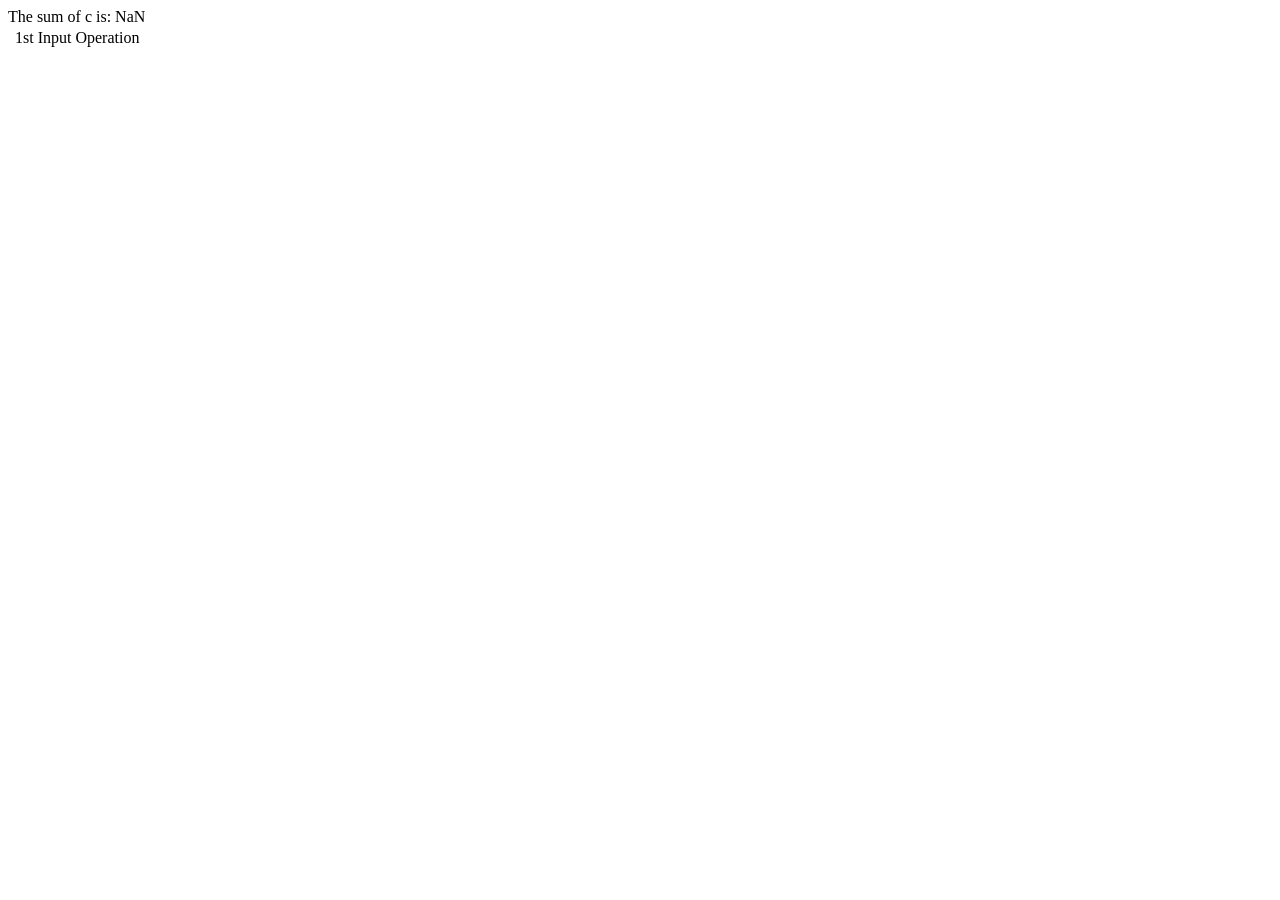
==== LocalmondayCopy/index.html @ d63933ea "Updated Index and CSS  File" ====
<html>
    <head>
        <title> 1st page for push</title>
        <link rel="'stylesheet" href="style.css">
    </head>
    <body>
        <ul>
            
        </ul>
        <script>
            let a= parseInt(prompt("Enter value of a:"));
            let b= parseInt(prompt("Enter value of b:"));
            let c= a+b;
            document.write("The sum of c is: " + c);
            document.getElementById("first").textContent = a;
            document.getElementById("second").textContent = b;
            document.getElementById("output").textContent = "Sum:" +(a+b);

        </script>
    </body>
</html>
<body>
    <table>
        <td> </td>
        <td> 1st Input</td>
        <td>Operation</td>
    </table>
</body>
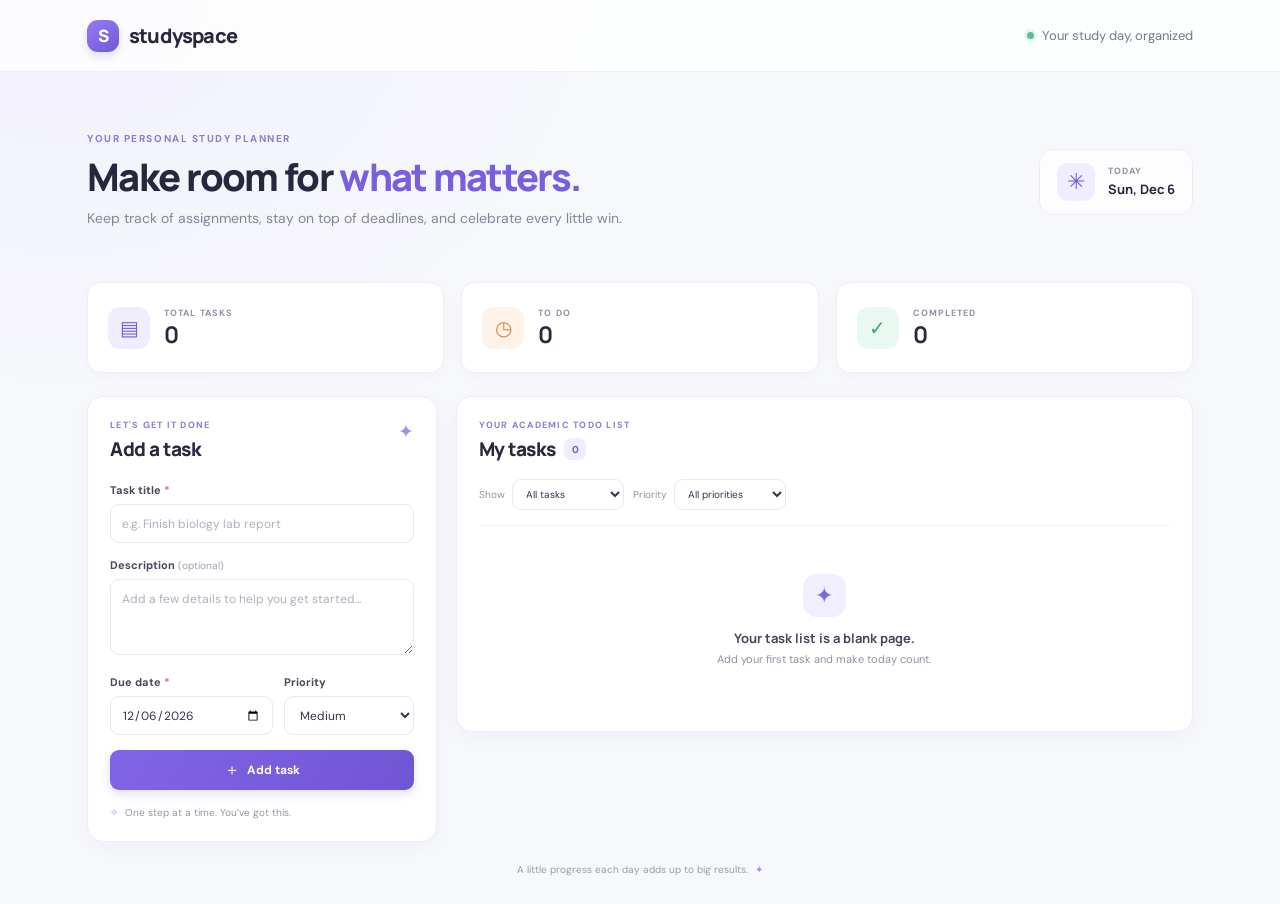
==== commit 310a85a3: "Updated Index and CSS  File" ====
--- a/LocalmondayCopy/index.html
+++ b/LocalmondayCopy/index.html
@@ -1,29 +1,292 @@
-
-<html>
+<!doctype html>
+<html lang="en">
     <head>
-        <title> 1st page for push</title>
-        <link rel="'stylesheet" href="style.css">
+        <meta charset="utf-8">
+        <meta name="viewport" content="width=device-width, initial-scale=1">
+        <meta name="theme-color" content="#f7f8fc">
+        <title>Studyspace — Student Task Manager</title>
+        <link rel="stylesheet" href="style.CSS">
     </head>
     <body>
-        <ul>
-            
-        </ul>
+        <header class="topbar">
+            <a class="brand" href="#" aria-label="Studyspace home">
+                <span class="brand-mark" aria-hidden="true">S</span>
+                <span>studyspace</span>
+            </a>
+            <span class="topbar-note"><span class="status-dot"></span> Your study day, organized</span>
+        </header>
+
+        <main class="page-shell">
+            <section class="welcome">
+                <div>
+                    <p class="eyebrow">YOUR PERSONAL STUDY PLANNER</p>
+                    <h1>Make room for <span>what matters.</span></h1>
+                    <p class="welcome-copy">Keep track of assignments, stay on top of deadlines, and celebrate every little win.</p>
+                </div>
+                <div class="date-card" aria-label="Today's date">
+                    <span class="date-icon" aria-hidden="true">✳</span>
+                    <div><span class="date-label">TODAY</span><strong id="today-date"></strong></div>
+                </div>
+            </section>
+
+            <section class="stats" aria-label="Task overview">
+                <article class="stat-card">
+                    <span class="stat-icon lavender" aria-hidden="true">▤</span>
+                    <div><span class="stat-label">TOTAL TASKS</span><strong id="total-count">0</strong></div>
+                </article>
+                <article class="stat-card">
+                    <span class="stat-icon peach" aria-hidden="true">◷</span>
+                    <div><span class="stat-label">TO DO</span><strong id="todo-count">0</strong></div>
+                </article>
+                <article class="stat-card">
+                    <span class="stat-icon mint" aria-hidden="true">✓</span>
+                    <div><span class="stat-label">COMPLETED</span><strong id="completed-count">0</strong></div>
+                </article>
+            </section>
+
+            <div class="workspace">
+                <section class="panel form-panel" aria-labelledby="form-heading">
+                    <div class="panel-heading">
+                        <div>
+                            <p class="eyebrow">LET'S GET IT DONE</p>
+                            <h2 id="form-heading">Add a task</h2>
+                        </div>
+                        <span class="heading-sparkle" aria-hidden="true">✦</span>
+                    </div>
+                    <form id="task-form">
+                        <label for="task-title">Task title <span class="required">*</span></label>
+                        <input id="task-title" name="title" type="text" maxlength="100" placeholder="e.g. Finish biology lab report" required>
+
+                        <label for="task-description">Description <span class="optional">(optional)</span></label>
+                        <textarea id="task-description" name="description" rows="3" maxlength="500" placeholder="Add a few details to help you get started..."></textarea>
+
+                        <div class="form-row">
+                            <div>
+                                <label for="task-due-date">Due date <span class="required">*</span></label>
+                                <input id="task-due-date" name="dueDate" type="date" required>
+                            </div>
+                            <div>
+                                <label for="task-priority">Priority</label>
+                                <select id="task-priority" name="priority">
+                                    <option value="low">Low</option>
+                                    <option value="medium" selected>Medium</option>
+                                    <option value="high">High</option>
+                                </select>
+                            </div>
+                        </div>
+
+                        <div class="form-actions">
+                            <button class="button button-primary" id="save-button" type="submit"><span aria-hidden="true">＋</span> Add task</button>
+                            <button class="button button-quiet" id="cancel-edit" type="button" hidden>Cancel</button>
+                        </div>
+                    </form>
+                    <p class="form-note"><span aria-hidden="true">✧</span> One step at a time. You’ve got this.</p>
+                </section>
+
+                <section class="panel tasks-panel" aria-labelledby="tasks-heading">
+                    <div class="tasks-heading">
+                        <div>
+                            <p class="eyebrow">YOUR ACADEMIC TODO LIST</p>
+                            <h2 id="tasks-heading">My tasks <span class="task-count" id="visible-count">0</span></h2>
+                        </div>
+                    </div>
+
+                    <div class="filters" aria-label="Filter tasks">
+                        <div class="filter-field">
+                            <label for="status-filter">Show</label>
+                            <select id="status-filter">
+                                <option value="all">All tasks</option>
+                                <option value="active">To do</option>
+                                <option value="completed">Completed</option>
+                            </select>
+                        </div>
+                        <div class="filter-field">
+                            <label for="priority-filter">Priority</label>
+                            <select id="priority-filter">
+                                <option value="all">All priorities</option>
+                                <option value="high">High</option>
+                                <option value="medium">Medium</option>
+                                <option value="low">Low</option>
+                            </select>
+                        </div>
+                    </div>
+
+                    <p class="sr-only" id="task-announcement" aria-live="polite"></p>
+                    <div class="task-list" id="task-list"></div>
+                </section>
+            </div>
+            <footer class="page-footer">A little progress each day adds up to big results. <span aria-hidden="true">✦</span></footer>
+        </main>
+
         <script>
-            let a= parseInt(prompt("Enter value of a:"));
-            let b= parseInt(prompt("Enter value of b:"));
-            let c= a+b;
-            document.write("The sum of c is: " + c);
-            document.getElementById("first").textContent = a;
-            document.getElementById("second").textContent = b;
-            document.getElementById("output").textContent = "Sum:" +(a+b);
-
+            const STORAGE_KEY = "studyspace-tasks";
+            const taskForm = document.getElementById("task-form");
+            const taskList = document.getElementById("task-list");
+            const titleInput = document.getElementById("task-title");
+            const descriptionInput = document.getElementById("task-description");
+            const dueDateInput = document.getElementById("task-due-date");
+            const priorityInput = document.getElementById("task-priority");
+            const saveButton = document.getElementById("save-button");
+            const cancelEditButton = document.getElementById("cancel-edit");
+            const statusFilter = document.getElementById("status-filter");
+            const priorityFilter = document.getElementById("priority-filter");
+            const announcement = document.getElementById("task-announcement");
+            let tasks = JSON.parse(localStorage.getItem(STORAGE_KEY) || "[]");
+            let editingId = null;
+
+            document.getElementById("today-date").textContent = new Intl.DateTimeFormat("en", {
+                weekday: "short",
+                month: "short",
+                day: "numeric"
+            }).format(new Date());
+            dueDateInput.value = getLocalDateString(new Date());
+
+            function getLocalDateString(date) {
+                const year = date.getFullYear();
+                const month = String(date.getMonth() + 1).padStart(2, "0");
+                const day = String(date.getDate()).padStart(2, "0");
+                return `${year}-${month}-${day}`;
+            }
+
+            function escapeHtml(value) {
+                return String(value).replace(/[&<>"']/g, character => ({
+                    "&": "&amp;",
+                    "<": "&lt;",
+                    ">": "&gt;",
+                    '"': "&quot;",
+                    "'": "&#39;"
+                })[character]);
+            }
+
+            function saveTasks() {
+                localStorage.setItem(STORAGE_KEY, JSON.stringify(tasks));
+            }
+
+            function formatDate(dateString) {
+                const [year, month, day] = dateString.split("-").map(Number);
+                return new Intl.DateTimeFormat("en", { month: "short", day: "numeric" })
+                    .format(new Date(year, month - 1, day));
+            }
+
+            function renderTasks() {
+                const completedCount = tasks.filter(task => task.completed).length;
+                document.getElementById("total-count").textContent = tasks.length;
+                document.getElementById("todo-count").textContent = tasks.length - completedCount;
+                document.getElementById("completed-count").textContent = completedCount;
+
+                const visibleTasks = tasks
+                    .filter(task => statusFilter.value === "all"
+                        || (statusFilter.value === "active" && !task.completed)
+                        || (statusFilter.value === "completed" && task.completed))
+                    .filter(task => priorityFilter.value === "all" || task.priority === priorityFilter.value)
+                    .sort((first, second) => first.dueDate.localeCompare(second.dueDate));
+
+                document.getElementById("visible-count").textContent = visibleTasks.length;
+                if (visibleTasks.length === 0) {
+                    const noTasks = tasks.length === 0
+                        ? { title: "Your task list is a blank page.", message: "Add your first task and make today count.", icon: "✦" }
+                        : { title: "No tasks match these filters.", message: "Try changing a filter to see more of your tasks.", icon: "⌕" };
+                    taskList.innerHTML = `<div class="empty-state"><span class="empty-icon" aria-hidden="true">${noTasks.icon}</span><h3>${noTasks.title}</h3><p>${noTasks.message}</p></div>`;
+                    return;
+                }
+
+                const today = getLocalDateString(new Date());
+                taskList.innerHTML = visibleTasks.map(task => {
+                    const overdue = !task.completed && task.dueDate < today;
+                    const description = task.description
+                        ? `<p class="task-description">${escapeHtml(task.description)}</p>`
+                        : "";
+                    return `
+                        <article class="task-card${task.completed ? " is-completed" : ""}" data-task-id="${escapeHtml(task.id)}">
+                            <button class="complete-button${task.completed ? " is-checked" : ""}" type="button" data-action="toggle" aria-label="${task.completed ? "Mark as to do" : "Mark as completed"}" aria-pressed="${task.completed}">${task.completed ? "✓" : ""}</button>
+                            <div class="task-content">
+                                <div class="task-title-row">
+                                    <h3>${escapeHtml(task.title)}</h3>
+                                    <span class="priority-badge priority-${escapeHtml(task.priority)}"><span aria-hidden="true">●</span> ${escapeHtml(task.priority)}</span>
+                                </div>
+                                ${description}
+                                <p class="task-due${overdue ? " is-overdue" : ""}"><span aria-hidden="true">${overdue ? "!" : "◷"}</span> ${overdue ? "Overdue · " : "Due "} ${formatDate(task.dueDate)}</p>
+                            </div>
+                            <div class="task-actions">
+                                <button class="icon-button" type="button" data-action="edit" aria-label="Edit ${escapeHtml(task.title)}" title="Edit task">✎</button>
+                                <button class="icon-button delete-button" type="button" data-action="delete" aria-label="Delete ${escapeHtml(task.title)}" title="Delete task">×</button>
+                            </div>
+                        </article>`;
+                }).join("");
+            }
+
+            function resetForm() {
+                taskForm.reset();
+                dueDateInput.value = getLocalDateString(new Date());
+                priorityInput.value = "medium";
+                editingId = null;
+                saveButton.innerHTML = '<span aria-hidden="true">＋</span> Add task';
+                cancelEditButton.hidden = true;
+                document.getElementById("form-heading").textContent = "Add a task";
+            }
+
+            taskForm.addEventListener("submit", event => {
+                event.preventDefault();
+                const taskData = {
+                    title: titleInput.value.trim(),
+                    description: descriptionInput.value.trim(),
+                    dueDate: dueDateInput.value,
+                    priority: priorityInput.value
+                };
+
+                if (!taskData.title || !taskData.dueDate) {
+                    taskForm.reportValidity();
+                    return;
+                }
+
+                if (editingId) {
+                    tasks = tasks.map(task => task.id === editingId ? { ...task, ...taskData } : task);
+                    announcement.textContent = "Task updated.";
+                } else {
+                    tasks.push({ id: crypto.randomUUID(), ...taskData, completed: false });
+                    announcement.textContent = "Task added.";
+                }
+                saveTasks();
+                resetForm();
+                renderTasks();
+            });
+
+            taskList.addEventListener("click", event => {
+                const button = event.target.closest("button[data-action]");
+                if (!button) return;
+                const card = button.closest("[data-task-id]");
+                const task = tasks.find(item => item.id === card.dataset.taskId);
+                if (!task) return;
+
+                if (button.dataset.action === "toggle") {
+                    task.completed = !task.completed;
+                    announcement.textContent = task.completed ? "Task marked as completed." : "Task marked as to do.";
+                } else if (button.dataset.action === "edit") {
+                    editingId = task.id;
+                    titleInput.value = task.title;
+                    descriptionInput.value = task.description;
+                    dueDateInput.value = task.dueDate;
+                    priorityInput.value = task.priority;
+                    saveButton.innerHTML = '<span aria-hidden="true">✓</span> Save changes';
+                    cancelEditButton.hidden = false;
+                    document.getElementById("form-heading").textContent = "Edit your task";
+                    titleInput.focus();
+                    document.querySelector(".form-panel").scrollIntoView({ behavior: "smooth", block: "start" });
+                    return;
+                } else if (button.dataset.action === "delete") {
+                    tasks = tasks.filter(item => item.id !== task.id);
+                    if (editingId === task.id) resetForm();
+                    announcement.textContent = "Task deleted.";
+                }
+
+                saveTasks();
+                renderTasks();
+            });
+
+            cancelEditButton.addEventListener("click", resetForm);
+            statusFilter.addEventListener("change", renderTasks);
+            priorityFilter.addEventListener("change", renderTasks);
+            renderTasks();
         </script>
     </body>
 </html>
-<body>
-    <table>
-        <td> </td>
-        <td> 1st Input</td>
-        <td>Operation</td>
-    </table>
-</body>
--- a/LocalmondayCopy/style.CSS
+++ b/LocalmondayCopy/style.CSS
@@ -0,0 +1,784 @@
+@import url("https://fonts.googleapis.com/css2?family=DM+Sans:wght@400;500;600;700&family=Manrope:wght@400;500;600;700;800&display=swap");
+
+:root {
+    color-scheme: light;
+    font-family: "DM Sans", sans-serif;
+    color: #24243a;
+    background: #f7f8fc;
+    font-synthesis: none;
+    text-rendering: optimizeLegibility;
+    --muted: #85869a;
+    --purple: #7558df;
+    --border: #eeedf4;
+}
+
+* {
+    box-sizing: border-box;
+}
+
+body {
+    min-width: 320px;
+    min-height: 100vh;
+    margin: 0;
+    background:
+        radial-gradient(ellipse at 5% 0%, rgba(224, 217, 255, 0.24), transparent 34rem),
+        #f7f8fc;
+}
+
+button,
+input,
+textarea,
+select {
+    font: inherit;
+}
+
+button,
+select {
+    cursor: pointer;
+}
+
+.topbar {
+    height: 72px;
+    display: flex;
+    align-items: center;
+    justify-content: space-between;
+    padding: 0 max(6.8%, calc((100vw - 1220px) / 2));
+    background: rgba(255, 255, 255, 0.82);
+    border-bottom: 1px solid #efeff5;
+}
+
+.brand {
+    display: inline-flex;
+    align-items: center;
+    gap: 10px;
+    color: #282740;
+    font: 800 20px "Manrope", sans-serif;
+    letter-spacing: -0.8px;
+    text-decoration: none;
+}
+
+.brand-mark {
+    width: 32px;
+    height: 32px;
+    display: grid;
+    place-items: center;
+    border-radius: 11px;
+    color: #fff;
+    background: linear-gradient(145deg, #987cf4, #7055d9);
+    font-size: 17px;
+    box-shadow: 0 4px 10px rgba(117, 88, 223, 0.2);
+}
+
+.topbar-note {
+    display: flex;
+    align-items: center;
+    gap: 8px;
+    color: #77788e;
+    font-size: 13px;
+}
+
+.status-dot {
+    width: 7px;
+    height: 7px;
+    border-radius: 50%;
+    background: #59be94;
+    box-shadow: 0 0 0 3px #e6f6ef;
+}
+
+.page-shell {
+    width: min(1220px, 86.4%);
+    margin: 0 auto;
+}
+
+.welcome {
+    min-height: 210px;
+    display: flex;
+    align-items: center;
+    justify-content: space-between;
+    gap: 28px;
+    padding: 35px 0 26px;
+}
+
+.eyebrow {
+    margin: 0 0 9px;
+    color: #8d7bd1;
+    font-size: 10px;
+    font-weight: 700;
+    letter-spacing: 1.55px;
+}
+
+h1,
+h2,
+h3,
+p {
+    margin-top: 0;
+}
+
+h1,
+h2 {
+    font-family: "Manrope", sans-serif;
+}
+
+h1 {
+    margin-bottom: 8px;
+    color: #28273e;
+    font-size: clamp(27px, 3.2vw, 38px);
+    font-weight: 800;
+    letter-spacing: -1.7px;
+    line-height: 1.2;
+}
+
+h1 span {
+    color: #795fe0;
+}
+
+.welcome-copy {
+    max-width: 545px;
+    margin-bottom: 0;
+    color: #85869a;
+    font-size: 14px;
+    line-height: 1.7;
+}
+
+.date-card {
+    display: flex;
+    align-items: center;
+    gap: 13px;
+    padding: 13px 17px;
+    border: 1px solid #eeeaf9;
+    border-radius: 14px;
+    background: rgba(255, 255, 255, 0.72);
+}
+
+.date-icon {
+    display: grid;
+    width: 38px;
+    height: 38px;
+    place-items: center;
+    border-radius: 11px;
+    color: #765bdb;
+    background: #f0edff;
+    font-size: 22px;
+}
+
+.date-card div {
+    display: grid;
+    gap: 3px;
+}
+
+.date-label,
+.stat-label {
+    color: #9191a3;
+    font-size: 9px;
+    font-weight: 700;
+    letter-spacing: 1.1px;
+}
+
+.date-card strong {
+    font: 700 13px "Manrope", sans-serif;
+}
+
+.stats {
+    display: grid;
+    grid-template-columns: repeat(3, 1fr);
+    gap: 17px;
+    margin-bottom: 23px;
+}
+
+.stat-card {
+    min-height: 91px;
+    display: flex;
+    align-items: center;
+    gap: 14px;
+    padding: 17px 20px;
+    border: 1px solid #efedf5;
+    border-radius: 14px;
+    background: #fff;
+    box-shadow: 0 4px 14px rgba(40, 39, 62, 0.025);
+}
+
+.stat-icon {
+    width: 42px;
+    height: 42px;
+    display: grid;
+    flex: 0 0 auto;
+    place-items: center;
+    border-radius: 12px;
+    font-size: 20px;
+}
+
+.lavender {
+    color: #785ed9;
+    background: #f0edff;
+}
+
+.peach {
+    color: #d88751;
+    background: #fff2e8;
+}
+
+.mint {
+    color: #35a77d;
+    background: #e9f8f0;
+}
+
+.stat-card div {
+    display: grid;
+    gap: 3px;
+}
+
+.stat-card strong {
+    color: #29283d;
+    font: 700 23px "Manrope", sans-serif;
+    line-height: 1.1;
+}
+
+.workspace {
+    display: grid;
+    grid-template-columns: minmax(285px, 0.83fr) minmax(0, 1.75fr);
+    align-items: start;
+    gap: 19px;
+}
+
+.panel {
+    border: 1px solid #eeedf4;
+    border-radius: 16px;
+    background: #fff;
+    box-shadow: 0 5px 20px rgba(40, 39, 62, 0.035);
+}
+
+.form-panel {
+    padding: 22px;
+}
+
+.panel-heading {
+    display: flex;
+    justify-content: space-between;
+    align-items: flex-start;
+    margin-bottom: 21px;
+}
+
+.panel-heading .eyebrow,
+.tasks-heading .eyebrow {
+    margin-bottom: 5px;
+    font-size: 9px;
+    letter-spacing: 1.25px;
+}
+
+h2 {
+    margin-bottom: 0;
+    color: #29283d;
+    font-size: 19px;
+    font-weight: 800;
+    letter-spacing: -0.45px;
+}
+
+.heading-sparkle {
+    color: #a28eea;
+    font-size: 19px;
+}
+
+#task-form > label,
+.form-row label {
+    display: block;
+    margin: 0 0 7px;
+    color: #48475c;
+    font-size: 11px;
+    font-weight: 700;
+}
+
+.required {
+    color: #d5747c;
+}
+
+.optional {
+    color: #a0a0b0;
+    font-size: 10px;
+    font-weight: 400;
+}
+
+#task-form input,
+#task-form textarea,
+#task-form select,
+.filter-field select {
+    width: 100%;
+    border: 1px solid #e9e8f0;
+    border-radius: 9px;
+    outline: none;
+    color: #353449;
+    background: #fff;
+    font-size: 12px;
+    transition: border-color 0.15s, box-shadow 0.15s;
+}
+
+#task-form input,
+#task-form select {
+    height: 39px;
+    padding: 0 11px;
+    margin-bottom: 15px;
+}
+
+#task-form textarea {
+    min-height: 76px;
+    resize: vertical;
+    padding: 10px 11px;
+    margin-bottom: 15px;
+    line-height: 1.5;
+}
+
+#task-form input:focus,
+#task-form textarea:focus,
+#task-form select:focus,
+.filter-field select:focus {
+    border-color: #ab99f0;
+    box-shadow: 0 0 0 3px rgba(117, 88, 223, 0.1);
+}
+
+#task-form input::placeholder,
+#task-form textarea::placeholder {
+    color: #b0afbd;
+}
+
+.form-row {
+    display: grid;
+    grid-template-columns: 1fr 0.8fr;
+    gap: 11px;
+}
+
+.form-actions {
+    display: flex;
+    gap: 8px;
+}
+
+.button {
+    min-height: 40px;
+    border: 0;
+    border-radius: 9px;
+    font-size: 12px;
+    font-weight: 700;
+    transition: transform 0.15s, background 0.15s, box-shadow 0.15s;
+}
+
+.button:hover {
+    transform: translateY(-1px);
+}
+
+.button-primary {
+    flex: 1;
+    color: #fff;
+    background: linear-gradient(120deg, #8065e7, #7055d5);
+    box-shadow: 0 4px 10px rgba(117, 88, 223, 0.2);
+}
+
+.button-primary:hover {
+    box-shadow: 0 6px 14px rgba(117, 88, 223, 0.28);
+}
+
+.button-primary span {
+    margin-right: 4px;
+    font-size: 16px;
+    vertical-align: -1px;
+}
+
+.button-quiet {
+    padding: 0 13px;
+    color: #6f6d80;
+    background: #f3f2f7;
+}
+
+.form-note {
+    margin: 16px 0 0;
+    color: #9695a6;
+    font-size: 10px;
+}
+
+.form-note span {
+    margin-right: 4px;
+    color: #a18eea;
+}
+
+.tasks-panel {
+    min-height: 336px;
+    padding: 22px;
+}
+
+.tasks-heading {
+    display: flex;
+    justify-content: space-between;
+    align-items: center;
+    margin-bottom: 17px;
+}
+
+.tasks-heading h2 {
+    display: flex;
+    align-items: center;
+    gap: 9px;
+}
+
+.task-count {
+    display: inline-grid;
+    min-width: 22px;
+    height: 22px;
+    padding: 0 5px;
+    place-items: center;
+    border-radius: 7px;
+    color: #745bd3;
+    background: #f0edff;
+    font: 700 10px "DM Sans", sans-serif;
+    letter-spacing: 0;
+}
+
+.filters {
+    display: flex;
+    gap: 9px;
+    padding-bottom: 15px;
+    border-bottom: 1px solid #f0eff5;
+}
+
+.filter-field {
+    display: flex;
+    align-items: center;
+    gap: 7px;
+}
+
+.filter-field label {
+    color: #9291a2;
+    font-size: 10px;
+}
+
+.filter-field select {
+    width: auto;
+    min-width: 112px;
+    height: 31px;
+    padding: 0 24px 0 9px;
+    font-size: 10px;
+}
+
+.task-list {
+    display: grid;
+    gap: 10px;
+    padding-top: 13px;
+}
+
+.task-card {
+    display: flex;
+    align-items: flex-start;
+    gap: 11px;
+    padding: 13px;
+    border: 1px solid #f0eff5;
+    border-radius: 12px;
+    background: #fff;
+    transition: border-color 0.15s, background 0.15s;
+}
+
+.task-card:hover {
+    border-color: #e1dcf8;
+    background: #fdfcff;
+}
+
+.complete-button {
+    width: 19px;
+    height: 19px;
+    display: grid;
+    flex: 0 0 auto;
+    place-items: center;
+    margin-top: 1px;
+    padding: 0;
+    border: 1.5px solid #d8d6e4;
+    border-radius: 6px;
+    color: #fff;
+    background: #fff;
+    font-size: 12px;
+}
+
+.complete-button:hover {
+    border-color: #8b73e4;
+}
+
+.complete-button.is-checked {
+    border-color: #7c63dc;
+    background: #7c63dc;
+}
+
+.task-content {
+    min-width: 0;
+    flex: 1;
+}
+
+.task-title-row {
+    display: flex;
+    flex-wrap: wrap;
+    align-items: center;
+    gap: 7px;
+}
+
+.task-title-row h3 {
+    margin: 0;
+    color: #353449;
+    font: 700 12px "Manrope", sans-serif;
+    overflow-wrap: anywhere;
+}
+
+.priority-badge {
+    display: inline-flex;
+    align-items: center;
+    gap: 4px;
+    padding: 3px 7px;
+    border-radius: 20px;
+    font-size: 9px;
+    font-weight: 600;
+    text-transform: capitalize;
+}
+
+.priority-badge span {
+    font-size: 7px;
+}
+
+.priority-high {
+    color: #ce6872;
+    background: #fff0f1;
+}
+
+.priority-medium {
+    color: #c3873b;
+    background: #fff6e8;
+}
+
+.priority-low {
+    color: #398e70;
+    background: #eaf7f1;
+}
+
+.task-description {
+    margin: 6px 0 7px;
+    color: #858496;
+    font-size: 11px;
+    line-height: 1.55;
+    overflow-wrap: anywhere;
+}
+
+.task-due {
+    margin: 7px 0 0;
+    color: #9291a2;
+    font-size: 10px;
+}
+
+.task-due span {
+    margin-right: 3px;
+}
+
+.task-due.is-overdue {
+    color: #cb6872;
+    font-weight: 600;
+}
+
+.is-completed .task-title-row h3 {
+    color: #a3a2af;
+    text-decoration: line-through;
+}
+
+.is-completed .task-description,
+.is-completed .task-due {
+    color: #aaa9b5;
+}
+
+.task-actions {
+    display: flex;
+    gap: 3px;
+    margin: -4px -5px 0 0;
+}
+
+.icon-button {
+    width: 27px;
+    height: 27px;
+    display: grid;
+    place-items: center;
+    padding: 0;
+    border: 0;
+    border-radius: 7px;
+    color: #9593a5;
+    background: transparent;
+    font-size: 15px;
+}
+
+.icon-button:hover {
+    color: #7055d5;
+    background: #f1effb;
+}
+
+.delete-button {
+    font-size: 20px;
+}
+
+.delete-button:hover {
+    color: #cf6872;
+    background: #fff0f1;
+}
+
+.empty-state {
+    display: grid;
+    justify-items: center;
+    padding: 35px 12px 24px;
+    text-align: center;
+}
+
+.empty-icon {
+    width: 43px;
+    height: 43px;
+    display: grid;
+    place-items: center;
+    margin-bottom: 12px;
+    border-radius: 14px;
+    color: #8068dc;
+    background: #f1eeff;
+    font-size: 22px;
+}
+
+.empty-state h3 {
+    margin-bottom: 5px;
+    color: #46455b;
+    font: 700 13px "Manrope", sans-serif;
+}
+
+.empty-state p {
+    margin-bottom: 0;
+    color: #9291a2;
+    font-size: 11px;
+}
+
+.page-footer {
+    padding: 21px 0 28px;
+    color: #9b9aaa;
+    font-size: 10px;
+    text-align: center;
+}
+
+.page-footer span {
+    margin-left: 4px;
+    color: #a18eea;
+}
+
+.sr-only {
+    position: absolute;
+    width: 1px;
+    height: 1px;
+    overflow: hidden;
+    clip: rect(0, 0, 0, 0);
+    white-space: nowrap;
+    clip-path: inset(50%);
+}
+
+[hidden] {
+    display: none !important;
+}
+
+@media (max-width: 760px) {
+    .page-shell {
+        width: min(92%, 620px);
+    }
+
+    .topbar {
+        height: 62px;
+        padding: 0 4%;
+    }
+
+    .welcome {
+        min-height: 0;
+        padding: 35px 0 22px;
+    }
+
+    .workspace {
+        grid-template-columns: 1fr;
+    }
+
+    .form-panel {
+        order: 0;
+    }
+
+    .tasks-panel {
+        order: 1;
+    }
+}
+
+@media (max-width: 520px) {
+    .topbar-note {
+        font-size: 11px;
+    }
+
+    .welcome {
+        align-items: flex-start;
+        flex-direction: column;
+        gap: 17px;
+        padding-top: 29px;
+    }
+
+    h1 {
+        max-width: 360px;
+        font-size: 30px;
+    }
+
+    .welcome-copy {
+        font-size: 12px;
+    }
+
+    .date-card {
+        padding: 9px 12px;
+    }
+
+    .date-icon {
+        width: 32px;
+        height: 32px;
+    }
+
+    .stats {
+        gap: 8px;
+        margin-bottom: 14px;
+    }
+
+    .stat-card {
+        min-height: 78px;
+        flex-direction: column;
+        align-items: flex-start;
+        gap: 7px;
+        padding: 11px;
+    }
+
+    .stat-icon {
+        width: 29px;
+        height: 29px;
+        border-radius: 9px;
+        font-size: 15px;
+    }
+
+    .stat-label {
+        font-size: 8px;
+    }
+
+    .stat-card strong {
+        font-size: 19px;
+    }
+
+    .form-panel,
+    .tasks-panel {
+        padding: 17px;
+    }
+
+    .filters {
+        align-items: flex-start;
+        flex-wrap: wrap;
+        gap: 8px 13px;
+    }
+
+    .filter-field select {
+        min-width: 105px;
+    }
+}
+
+@media (prefers-reduced-motion: reduce) {
+    *,
+    *::before,
+    *::after {
+        scroll-behavior: auto !important;
+        transition-duration: 0.01ms !important;
+    }
+}
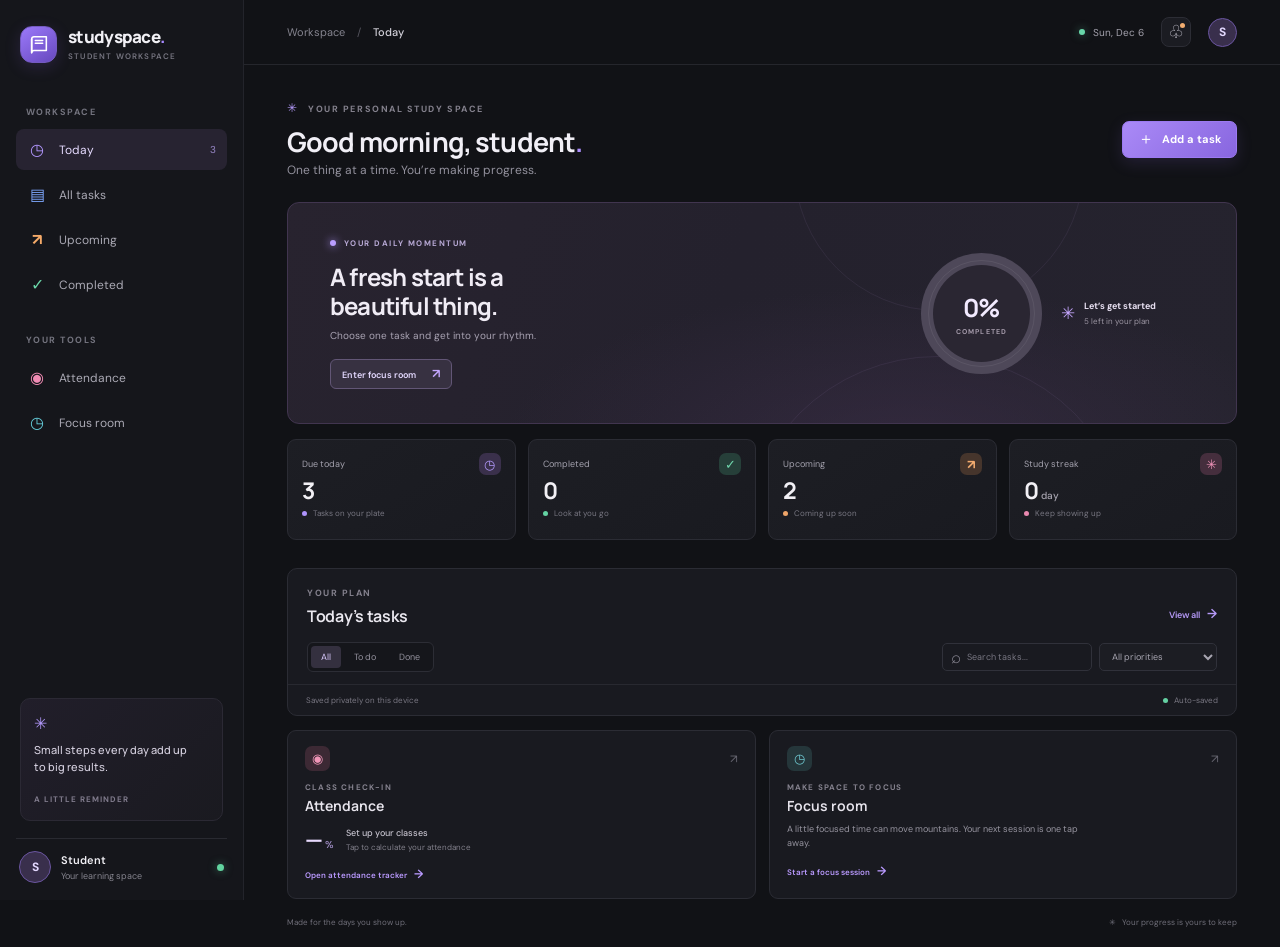
==== commit cf9bc413: "Updated Index and CSS  File" ====
--- a/LocalmondayCopy/index.html
+++ b/LocalmondayCopy/index.html
@@ -1,292 +1,194 @@
 <!doctype html>
 <html lang="en">
-    <head>
-        <meta charset="utf-8">
-        <meta name="viewport" content="width=device-width, initial-scale=1">
-        <meta name="theme-color" content="#f7f8fc">
-        <title>Studyspace — Student Task Manager</title>
-        <link rel="stylesheet" href="style.CSS">
-    </head>
-    <body>
-        <header class="topbar">
-            <a class="brand" href="#" aria-label="Studyspace home">
-                <span class="brand-mark" aria-hidden="true">S</span>
-                <span>studyspace</span>
-            </a>
-            <span class="topbar-note"><span class="status-dot"></span> Your study day, organized</span>
-        </header>
+<head>
+  <meta charset="utf-8">
+  <meta name="viewport" content="width=device-width, initial-scale=1">
+  <meta name="theme-color" content="#111216">
+  <meta name="description" content="A calm, focused workspace for student tasks, attendance, revision and study time.">
+  <title>Studyspace — your study day, in focus</title>
+  <link rel="preconnect" href="https://fonts.googleapis.com">
+  <link rel="preconnect" href="https://fonts.gstatic.com" crossorigin>
+  <link href="https://fonts.googleapis.com/css2?family=DM+Sans:wght@400;500;600;700&family=Manrope:wght@400;500;600;700;800&display=swap" rel="stylesheet">
+  <link rel="stylesheet" href="style.CSS">
+</head>
+<body>
+  <div class="app-shell">
+    <aside class="sidebar" id="sidebar">
+      <a class="brand" href="#home" aria-label="Studyspace home">
+        <span class="brand-mark"><svg viewBox="0 0 24 24" aria-hidden="true"><path d="M4 5.5A2.5 2.5 0 0 1 6.5 3H20v15H6.5A2.5 2.5 0 0 0 4 20.5z"/><path d="M4 5.5v15M8 7h8M8 10h8"/></svg></span>
+        <span class="brand-name">studyspace<span>.</span><small>STUDENT WORKSPACE</small></span>
+      </a>
 
-        <main class="page-shell">
-            <section class="welcome">
-                <div>
-                    <p class="eyebrow">YOUR PERSONAL STUDY PLANNER</p>
-                    <h1>Make room for <span>what matters.</span></h1>
-                    <p class="welcome-copy">Keep track of assignments, stay on top of deadlines, and celebrate every little win.</p>
-                </div>
-                <div class="date-card" aria-label="Today's date">
-                    <span class="date-icon" aria-hidden="true">✳</span>
-                    <div><span class="date-label">TODAY</span><strong id="today-date"></strong></div>
-                </div>
+      <div class="nav-label">WORKSPACE</div>
+      <nav class="side-nav" aria-label="Main navigation">
+        <button class="nav-item active" data-view="today"><span class="nav-icon violet">◷</span>Today<span class="nav-count" id="navTodayCount">0</span></button>
+        <button class="nav-item" data-view="all"><span class="nav-icon blue">▤</span>All tasks</button>
+        <button class="nav-item" data-view="upcoming"><span class="nav-icon orange">↗</span>Upcoming</button>
+        <button class="nav-item" data-view="completed"><span class="nav-icon green">✓</span>Completed</button>
+      </nav>
+
+      <div class="nav-label tools-label">YOUR TOOLS</div>
+      <nav class="side-nav" aria-label="Study tools">
+        <button class="nav-item" data-view="attendance"><span class="nav-icon pink">◉</span>Attendance</button>
+        <button class="nav-item" data-view="focus"><span class="nav-icon cyan">◷</span>Focus room</button>
+      </nav>
+
+      <div class="sidebar-spacer"></div>
+      <div class="sidebar-quote">
+        <span class="quote-stars">✳</span>
+        <p>Small steps every day add up to big results.</p>
+        <span class="quote-caption">A LITTLE REMINDER</span>
+      </div>
+      <div class="profile">
+        <div class="avatar">S</div>
+        <div class="profile-text"><strong>Student</strong><span>Your learning space</span></div>
+        <span class="profile-dot" title="Saved on this device"></span>
+      </div>
+    </aside>
+
+    <main class="main-area">
+      <header class="topbar">
+        <button class="mobile-menu" id="mobileMenu" aria-label="Toggle navigation" aria-expanded="false">☰</button>
+        <div class="breadcrumb">Workspace <span>/</span> <strong id="breadcrumbPage">Today</strong></div>
+        <div class="topbar-actions">
+          <div class="live-date"><span class="live-dot"></span><span id="topDate">Today</span></div>
+          <button class="icon-button notification-button" id="notificationButton" aria-label="Enable study reminders" title="Enable study reminders">♧<i></i></button>
+          <button class="top-avatar" aria-label="Student profile">S</button>
+        </div>
+      </header>
+
+      <div class="content">
+        <section class="view-section" id="tasksView">
+          <div class="welcome-row">
+            <div>
+              <div class="eyebrow"><span class="sparkle">✳</span> YOUR PERSONAL STUDY SPACE</div>
+              <h1 id="greeting">Good day, student<span class="heading-period">.</span></h1>
+              <p class="welcome-copy">One thing at a time. You’re making progress.</p>
+            </div>
+            <button class="primary-button" id="addTaskButton"><span class="plus">＋</span> Add a task</button>
+          </div>
+
+          <section class="hero-card" aria-label="Daily progress">
+            <div class="hero-copy">
+              <div class="hero-label"><span class="hero-label-dot"></span> YOUR DAILY MOMENTUM</div>
+              <h2 id="heroHeadline">A fresh start is a<br>beautiful thing.</h2>
+              <p id="heroDescription">Choose one task and get into your rhythm.</p>
+              <button class="hero-button" id="heroFocusButton">Enter focus room <span>↗</span></button>
+            </div>
+            <div class="hero-progress">
+              <div class="progress-orbit" id="progressOrbit">
+                <div class="orbit-inner"><span class="orbit-value" id="progressPercent">0%</span><span class="orbit-caption">COMPLETED</span></div>
+              </div>
+              <div class="progress-note"><span class="progress-sparkle">✳</span><span><strong id="progressSummary">Let’s get started</strong><small id="progressSubtext">Your goals are waiting</small></span></div>
+            </div>
+            <div class="hero-decoration decor-one"></div><div class="hero-decoration decor-two"></div>
+          </section>
+
+          <section class="stats-grid" aria-label="Study statistics">
+            <article class="stat-card"><div class="stat-top"><span>Due today</span><span class="stat-icon stat-violet">◷</span></div><div class="stat-number" id="statToday">0</div><div class="stat-foot"><span class="stat-dot dot-violet"></span>Tasks on your plate</div></article>
+            <article class="stat-card"><div class="stat-top"><span>Completed</span><span class="stat-icon stat-green">✓</span></div><div class="stat-number" id="statCompleted">0</div><div class="stat-foot"><span class="stat-dot dot-green"></span>Look at you go</div></article>
+            <article class="stat-card"><div class="stat-top"><span>Upcoming</span><span class="stat-icon stat-orange">↗</span></div><div class="stat-number" id="statUpcoming">0</div><div class="stat-foot"><span class="stat-dot dot-orange"></span>Coming up soon</div></article>
+            <article class="stat-card"><div class="stat-top"><span>Study streak</span><span class="stat-icon stat-pink">✳</span></div><div class="stat-number"><span id="statStreak">1</span><small class="streak-unit"> day</small></div><div class="stat-foot"><span class="stat-dot dot-pink"></span>Keep showing up</div></article>
+          </section>
+
+          <section class="task-panel">
+            <div class="panel-heading">
+              <div><div class="section-kicker">YOUR PLAN</div><h2 id="taskListHeading">Today’s tasks <span class="heading-count" id="taskHeadingCount">0</span></h2></div>
+              <button class="text-button" id="viewAllButton">View all <span>→</span></button>
+            </div>
+            <div class="task-controls">
+              <div class="filter-tabs" role="group" aria-label="Filter tasks">
+                <button class="filter-tab selected" data-filter="all">All</button>
+                <button class="filter-tab" data-filter="active">To do</button>
+                <button class="filter-tab" data-filter="completed">Done</button>
+              </div>
+              <div class="task-control-right">
+                <label class="search-box"><span>⌕</span><input id="taskSearch" type="search" placeholder="Search tasks..." aria-label="Search tasks"></label>
+                <select class="priority-select" id="priorityFilter" aria-label="Filter by priority"><option value="all">All priorities</option><option value="high">High priority</option><option value="medium">Medium priority</option><option value="low">Low priority</option></select>
+              </div>
+            </div>
+            <div class="task-list" id="taskList" aria-live="polite"></div>
+            <div class="empty-state" id="emptyState" hidden><span class="empty-icon">✳</span><strong id="emptyTitle">Nothing on your list</strong><p id="emptyMessage">A clear list, a clear mind. Add your next task when you’re ready.</p><button class="text-button" id="emptyAddButton">Create a task <span>＋</span></button></div>
+            <div class="task-footer"><span id="taskFooterText">Saved privately on this device</span><span class="save-indicator"><i></i> Auto-saved</span></div>
+          </section>
+
+          <section class="bottom-grid">
+            <article class="mini-card attendance-mini">
+              <div class="mini-card-heading"><span class="mini-icon mini-pink">◉</span><span class="mini-open" aria-hidden="true">↗</span></div>
+              <div class="mini-overline">CLASS CHECK-IN</div><h3>Attendance</h3>
+              <div class="attendance-mini-content"><div class="mini-attend-number" id="miniAttendancePercent">—<small>%</small></div><div class="mini-attend-copy"><strong id="miniAttendanceClasses">Set up your classes</strong><span>Tap to calculate your attendance</span></div></div>
+              <button class="mini-link" data-view="attendance">Open attendance tracker <span>→</span></button>
+            </article>
+            <article class="mini-card focus-mini">
+              <div class="mini-card-heading"><span class="mini-icon mini-cyan">◷</span><span class="mini-open" aria-hidden="true">↗</span></div>
+              <div class="mini-overline">MAKE SPACE TO FOCUS</div><h3>Focus room</h3>
+              <p class="focus-mini-copy">A little focused time can move mountains. Your next session is one tap away.</p>
+              <button class="mini-link" data-view="focus">Start a focus session <span>→</span></button>
+            </article>
+          </section>
+          <footer class="page-footer"><span>Made for the days you show up.</span><span>✳ &nbsp; Your progress is yours to keep</span></footer>
+        </section>
+
+        <section class="view-section secondary-view" id="attendanceView" hidden>
+          <div class="welcome-row secondary-welcome"><div><div class="eyebrow"><span class="sparkle">✳</span> KEEP YOURSELF ON TRACK</div><h1>Your attendance<span class="heading-period">.</span></h1><p class="welcome-copy">Know where you stand, and how many classes you need to attend.</p></div></div>
+          <div class="attendance-layout">
+            <section class="attendance-card">
+              <div class="section-kicker">ATTENDANCE CALCULATOR</div><h2>Class check-in</h2><p class="card-description">Add up classes held and attended to see your current percentage and plan ahead.</p>
+              <form id="attendanceForm" class="attendance-form">
+                <label>Subject name<input id="attendanceSubject" type="text" maxlength="50" placeholder="e.g. Big Data Analytics"></label>
+                <div class="attendance-input-row"><label>Classes held<input id="classesHeld" type="number" min="0" step="1" value="0" required></label><label>Classes attended<input id="classesAttended" type="number" min="0" step="1" value="0" required></label></div>
+                <label>Required attendance <span class="label-hint">Most colleges require 75%</span><div class="percentage-input"><input id="requiredPercent" type="number" min="1" max="100" step="1" value="75" required><span>%</span></div></label>
+                <button class="primary-button attendance-submit" type="submit">Calculate attendance <span>→</span></button>
+                <p class="form-error" id="attendanceError" role="alert" hidden></p>
+              </form>
             </section>
+            <section class="attendance-result" id="attendanceResult">
+              <div class="result-orbit" id="attendanceOrbit"><div><strong id="attendancePercent">—%</strong><span>ATTENDANCE</span></div></div>
+              <div class="result-subject" id="resultSubject">Your attendance snapshot</div>
+              <div class="result-status" id="attendanceStatus">Enter your class totals to get started.</div>
+              <div class="result-divider"></div>
+              <div class="result-metrics"><div><span>Classes attended</span><strong id="resultAttended">—</strong></div><div><span>Classes missed</span><strong id="resultMissed">—</strong></div></div>
+              <div class="result-advice" id="attendanceAdvice">We’ll show how many classes you need to attend to reach your target.</div>
+              <div class="result-disclaimer">A planning estimate only. Always confirm requirements with your institution.</div>
+            </section>
+          </div>
+          <div class="attendance-tip"><span class="tip-icon">✳</span><div><strong>Consistency beats cramming.</strong><p>Set a recurring task for each class and check it off when you attend. Your future self will thank you.</p></div><button class="text-button" id="attendanceAddTask">Add a class task <span>＋</span></button></div>
+          <footer class="page-footer"><span>Made for the days you show up.</span><span>✳ &nbsp; Your progress is yours to keep</span></footer>
+        </section>
 
-            <section class="stats" aria-label="Task overview">
-                <article class="stat-card">
-                    <span class="stat-icon lavender" aria-hidden="true">▤</span>
-                    <div><span class="stat-label">TOTAL TASKS</span><strong id="total-count">0</strong></div>
-                </article>
-                <article class="stat-card">
-                    <span class="stat-icon peach" aria-hidden="true">◷</span>
-                    <div><span class="stat-label">TO DO</span><strong id="todo-count">0</strong></div>
-                </article>
-                <article class="stat-card">
-                    <span class="stat-icon mint" aria-hidden="true">✓</span>
-                    <div><span class="stat-label">COMPLETED</span><strong id="completed-count">0</strong></div>
-                </article>
+        <section class="view-section secondary-view" id="focusView" hidden>
+          <div class="welcome-row secondary-welcome"><div><div class="eyebrow"><span class="sparkle">✳</span> ONE THING AT A TIME</div><h1>Welcome to your<br>focus room<span class="heading-period">.</span></h1><p class="welcome-copy">Give yourself a little space to do your best work.</p></div></div>
+          <div class="focus-layout">
+            <section class="focus-card">
+              <div class="focus-card-top"><span class="focus-live"><i></i> YOUR FOCUS SESSION</span><span class="focus-session-label" id="focusSessionLabel">POMODORO · 25 MIN</span></div>
+              <div class="timer-wrap"><svg class="timer-svg" viewBox="0 0 260 260" aria-hidden="true"><circle class="timer-track" cx="130" cy="130" r="118"></circle><circle class="timer-progress" id="timerProgress" cx="130" cy="130" r="118"></circle></svg><div class="timer-face"><span id="timerMode">FOCUS TIME</span><strong id="timerDisplay">25:00</strong><small id="timerHint">You’ve got this.</small></div></div>
+              <div class="timer-modes"><button class="mode-button selected" data-minutes="25" data-mode="focus">Focus · 25</button><button class="mode-button" data-minutes="5" data-mode="break">Short break · 5</button><button class="mode-button" data-minutes="15" data-mode="break">Long break · 15</button></div>
+              <div class="timer-actions"><button class="primary-button" id="timerStart">Start focusing <span>→</span></button><button class="reset-button" id="timerReset" aria-label="Reset timer" title="Reset timer">↺</button></div>
+              <p class="session-complete" id="sessionComplete" role="status" hidden>Session complete! Take a breath and celebrate your progress.</p>
             </section>
+            <aside class="focus-side">
+              <div class="focus-note-card"><div class="note-icon">✳</div><div class="section-kicker">A NOTE TO YOURSELF</div><h3>Make this time count.</h3><p>Pick one thing. Put distractions aside. You don’t need to do it all at once.</p></div>
+              <div class="focus-note-card focus-stats"><div class="section-kicker">YOUR DAY SO FAR</div><div class="focus-stat"><span>Tasks completed</span><strong id="focusCompleted">0</strong></div><div class="focus-stat"><span>Focus sessions</span><strong id="focusSessions">0</strong></div><button class="text-button" data-view="today">Back to today <span>→</span></button></div>
+            </aside>
+          </div>
+          <footer class="page-footer"><span>Made for the days you show up.</span><span>✳ &nbsp; Your progress is yours to keep</span></footer>
+        </section>
+      </div>
+    </main>
+  </div>
 
-            <div class="workspace">
-                <section class="panel form-panel" aria-labelledby="form-heading">
-                    <div class="panel-heading">
-                        <div>
-                            <p class="eyebrow">LET'S GET IT DONE</p>
-                            <h2 id="form-heading">Add a task</h2>
-                        </div>
-                        <span class="heading-sparkle" aria-hidden="true">✦</span>
-                    </div>
-                    <form id="task-form">
-                        <label for="task-title">Task title <span class="required">*</span></label>
-                        <input id="task-title" name="title" type="text" maxlength="100" placeholder="e.g. Finish biology lab report" required>
-
-                        <label for="task-description">Description <span class="optional">(optional)</span></label>
-                        <textarea id="task-description" name="description" rows="3" maxlength="500" placeholder="Add a few details to help you get started..."></textarea>
-
-                        <div class="form-row">
-                            <div>
-                                <label for="task-due-date">Due date <span class="required">*</span></label>
-                                <input id="task-due-date" name="dueDate" type="date" required>
-                            </div>
-                            <div>
-                                <label for="task-priority">Priority</label>
-                                <select id="task-priority" name="priority">
-                                    <option value="low">Low</option>
-                                    <option value="medium" selected>Medium</option>
-                                    <option value="high">High</option>
-                                </select>
-                            </div>
-                        </div>
-
-                        <div class="form-actions">
-                            <button class="button button-primary" id="save-button" type="submit"><span aria-hidden="true">＋</span> Add task</button>
-                            <button class="button button-quiet" id="cancel-edit" type="button" hidden>Cancel</button>
-                        </div>
-                    </form>
-                    <p class="form-note"><span aria-hidden="true">✧</span> One step at a time. You’ve got this.</p>
-                </section>
-
-                <section class="panel tasks-panel" aria-labelledby="tasks-heading">
-                    <div class="tasks-heading">
-                        <div>
-                            <p class="eyebrow">YOUR ACADEMIC TODO LIST</p>
-                            <h2 id="tasks-heading">My tasks <span class="task-count" id="visible-count">0</span></h2>
-                        </div>
-                    </div>
-
-                    <div class="filters" aria-label="Filter tasks">
-                        <div class="filter-field">
-                            <label for="status-filter">Show</label>
-                            <select id="status-filter">
-                                <option value="all">All tasks</option>
-                                <option value="active">To do</option>
-                                <option value="completed">Completed</option>
-                            </select>
-                        </div>
-                        <div class="filter-field">
-                            <label for="priority-filter">Priority</label>
-                            <select id="priority-filter">
-                                <option value="all">All priorities</option>
-                                <option value="high">High</option>
-                                <option value="medium">Medium</option>
-                                <option value="low">Low</option>
-                            </select>
-                        </div>
-                    </div>
-
-                    <p class="sr-only" id="task-announcement" aria-live="polite"></p>
-                    <div class="task-list" id="task-list"></div>
-                </section>
-            </div>
-            <footer class="page-footer">A little progress each day adds up to big results. <span aria-hidden="true">✦</span></footer>
-        </main>
-
-        <script>
-            const STORAGE_KEY = "studyspace-tasks";
-            const taskForm = document.getElementById("task-form");
-            const taskList = document.getElementById("task-list");
-            const titleInput = document.getElementById("task-title");
-            const descriptionInput = document.getElementById("task-description");
-            const dueDateInput = document.getElementById("task-due-date");
-            const priorityInput = document.getElementById("task-priority");
-            const saveButton = document.getElementById("save-button");
-            const cancelEditButton = document.getElementById("cancel-edit");
-            const statusFilter = document.getElementById("status-filter");
-            const priorityFilter = document.getElementById("priority-filter");
-            const announcement = document.getElementById("task-announcement");
-            let tasks = JSON.parse(localStorage.getItem(STORAGE_KEY) || "[]");
-            let editingId = null;
-
-            document.getElementById("today-date").textContent = new Intl.DateTimeFormat("en", {
-                weekday: "short",
-                month: "short",
-                day: "numeric"
-            }).format(new Date());
-            dueDateInput.value = getLocalDateString(new Date());
-
-            function getLocalDateString(date) {
-                const year = date.getFullYear();
-                const month = String(date.getMonth() + 1).padStart(2, "0");
-                const day = String(date.getDate()).padStart(2, "0");
-                return `${year}-${month}-${day}`;
-            }
-
-            function escapeHtml(value) {
-                return String(value).replace(/[&<>"']/g, character => ({
-                    "&": "&amp;",
-                    "<": "&lt;",
-                    ">": "&gt;",
-                    '"': "&quot;",
-                    "'": "&#39;"
-                })[character]);
-            }
-
-            function saveTasks() {
-                localStorage.setItem(STORAGE_KEY, JSON.stringify(tasks));
-            }
-
-            function formatDate(dateString) {
-                const [year, month, day] = dateString.split("-").map(Number);
-                return new Intl.DateTimeFormat("en", { month: "short", day: "numeric" })
-                    .format(new Date(year, month - 1, day));
-            }
-
-            function renderTasks() {
-                const completedCount = tasks.filter(task => task.completed).length;
-                document.getElementById("total-count").textContent = tasks.length;
-                document.getElementById("todo-count").textContent = tasks.length - completedCount;
-                document.getElementById("completed-count").textContent = completedCount;
-
-                const visibleTasks = tasks
-                    .filter(task => statusFilter.value === "all"
-                        || (statusFilter.value === "active" && !task.completed)
-                        || (statusFilter.value === "completed" && task.completed))
-                    .filter(task => priorityFilter.value === "all" || task.priority === priorityFilter.value)
-                    .sort((first, second) => first.dueDate.localeCompare(second.dueDate));
-
-                document.getElementById("visible-count").textContent = visibleTasks.length;
-                if (visibleTasks.length === 0) {
-                    const noTasks = tasks.length === 0
-                        ? { title: "Your task list is a blank page.", message: "Add your first task and make today count.", icon: "✦" }
-                        : { title: "No tasks match these filters.", message: "Try changing a filter to see more of your tasks.", icon: "⌕" };
-                    taskList.innerHTML = `<div class="empty-state"><span class="empty-icon" aria-hidden="true">${noTasks.icon}</span><h3>${noTasks.title}</h3><p>${noTasks.message}</p></div>`;
-                    return;
-                }
-
-                const today = getLocalDateString(new Date());
-                taskList.innerHTML = visibleTasks.map(task => {
-                    const overdue = !task.completed && task.dueDate < today;
-                    const description = task.description
-                        ? `<p class="task-description">${escapeHtml(task.description)}</p>`
-                        : "";
-                    return `
-                        <article class="task-card${task.completed ? " is-completed" : ""}" data-task-id="${escapeHtml(task.id)}">
-                            <button class="complete-button${task.completed ? " is-checked" : ""}" type="button" data-action="toggle" aria-label="${task.completed ? "Mark as to do" : "Mark as completed"}" aria-pressed="${task.completed}">${task.completed ? "✓" : ""}</button>
-                            <div class="task-content">
-                                <div class="task-title-row">
-                                    <h3>${escapeHtml(task.title)}</h3>
-                                    <span class="priority-badge priority-${escapeHtml(task.priority)}"><span aria-hidden="true">●</span> ${escapeHtml(task.priority)}</span>
-                                </div>
-                                ${description}
-                                <p class="task-due${overdue ? " is-overdue" : ""}"><span aria-hidden="true">${overdue ? "!" : "◷"}</span> ${overdue ? "Overdue · " : "Due "} ${formatDate(task.dueDate)}</p>
-                            </div>
-                            <div class="task-actions">
-                                <button class="icon-button" type="button" data-action="edit" aria-label="Edit ${escapeHtml(task.title)}" title="Edit task">✎</button>
-                                <button class="icon-button delete-button" type="button" data-action="delete" aria-label="Delete ${escapeHtml(task.title)}" title="Delete task">×</button>
-                            </div>
-                        </article>`;
-                }).join("");
-            }
-
-            function resetForm() {
-                taskForm.reset();
-                dueDateInput.value = getLocalDateString(new Date());
-                priorityInput.value = "medium";
-                editingId = null;
-                saveButton.innerHTML = '<span aria-hidden="true">＋</span> Add task';
-                cancelEditButton.hidden = true;
-                document.getElementById("form-heading").textContent = "Add a task";
-            }
-
-            taskForm.addEventListener("submit", event => {
-                event.preventDefault();
-                const taskData = {
-                    title: titleInput.value.trim(),
-                    description: descriptionInput.value.trim(),
-                    dueDate: dueDateInput.value,
-                    priority: priorityInput.value
-                };
-
-                if (!taskData.title || !taskData.dueDate) {
-                    taskForm.reportValidity();
-                    return;
-                }
-
-                if (editingId) {
-                    tasks = tasks.map(task => task.id === editingId ? { ...task, ...taskData } : task);
-                    announcement.textContent = "Task updated.";
-                } else {
-                    tasks.push({ id: crypto.randomUUID(), ...taskData, completed: false });
-                    announcement.textContent = "Task added.";
-                }
-                saveTasks();
-                resetForm();
-                renderTasks();
-            });
-
-            taskList.addEventListener("click", event => {
-                const button = event.target.closest("button[data-action]");
-                if (!button) return;
-                const card = button.closest("[data-task-id]");
-                const task = tasks.find(item => item.id === card.dataset.taskId);
-                if (!task) return;
-
-                if (button.dataset.action === "toggle") {
-                    task.completed = !task.completed;
-                    announcement.textContent = task.completed ? "Task marked as completed." : "Task marked as to do.";
-                } else if (button.dataset.action === "edit") {
-                    editingId = task.id;
-                    titleInput.value = task.title;
-                    descriptionInput.value = task.description;
-                    dueDateInput.value = task.dueDate;
-                    priorityInput.value = task.priority;
-                    saveButton.innerHTML = '<span aria-hidden="true">✓</span> Save changes';
-                    cancelEditButton.hidden = false;
-                    document.getElementById("form-heading").textContent = "Edit your task";
-                    titleInput.focus();
-                    document.querySelector(".form-panel").scrollIntoView({ behavior: "smooth", block: "start" });
-                    return;
-                } else if (button.dataset.action === "delete") {
-                    tasks = tasks.filter(item => item.id !== task.id);
-                    if (editingId === task.id) resetForm();
-                    announcement.textContent = "Task deleted.";
-                }
-
-                saveTasks();
-                renderTasks();
-            });
-
-            cancelEditButton.addEventListener("click", resetForm);
-            statusFilter.addEventListener("change", renderTasks);
-            priorityFilter.addEventListener("change", renderTasks);
-            renderTasks();
-        </script>
-    </body>
+  <dialog class="task-dialog" id="taskDialog" aria-labelledby="dialogTitle">
+    <form id="taskForm">
+      <div class="dialog-heading"><div><div class="section-kicker">MAKE A LITTLE PLAN</div><h2 id="dialogTitle">Add a task</h2></div><button class="dialog-close" id="closeDialog" type="button" aria-label="Close dialog">×</button></div>
+      <label class="dialog-field">Task title<input id="taskTitle" name="title" type="text" maxlength="100" placeholder="e.g. Revise data structures" required></label>
+      <label class="dialog-field">A few details <span class="optional-label">OPTIONAL</span><textarea id="taskDescription" name="description" maxlength="500" rows="3" placeholder="Add a note, chapter, or reminder..."></textarea></label>
+      <div class="dialog-two-col"><label class="dialog-field">Due date<input id="taskDueDate" name="dueDate" type="date" required></label><label class="dialog-field">Due time <span class="optional-label">OPTIONAL</span><input id="taskDueTime" name="dueTime" type="time"></label></div>
+      <div class="dialog-two-col"><label class="dialog-field">Subject / type<select id="taskCategory" name="category"><option>Big Data Analytics</option><option>HCL Classes</option><option>Notes Revision</option><option>Reading</option><option>Assignment</option><option>Other</option></select></label><label class="dialog-field">Priority<select id="taskPriority" name="priority"><option value="medium">Medium</option><option value="high">High</option><option value="low">Low</option></select></label></div>
+      <label class="reminder-toggle"><input id="taskReminder" type="checkbox"><span class="toggle-track"></span><span><strong>Remind me about this task</strong><small>Show a browser reminder at the due time while this page is open.</small></span></label>
+      <div class="dialog-actions"><button class="cancel-button" id="cancelDialog" type="button">Cancel</button><button class="primary-button" id="saveTaskButton" type="submit">Add task <span>→</span></button></div>
+    </form>
+  </dialog>
+  <div class="toast" id="toast" role="status" aria-live="polite"></div>
+  <script src="app.js"></script>
+</body>
 </html>
--- a/LocalmondayCopy/style.CSS
+++ b/LocalmondayCopy/style.CSS
@@ -1,784 +1,155 @@
-@import url("https://fonts.googleapis.com/css2?family=DM+Sans:wght@400;500;600;700&family=Manrope:wght@400;500;600;700;800&display=swap");
-
 :root {
-    color-scheme: light;
-    font-family: "DM Sans", sans-serif;
-    color: #24243a;
-    background: #f7f8fc;
-    font-synthesis: none;
-    text-rendering: optimizeLegibility;
-    --muted: #85869a;
-    --purple: #7558df;
-    --border: #eeedf4;
+  color-scheme: dark;
+  --bg: #111216;
+  --surface: #191a20;
+  --surface-raised: #1e1f26;
+  --surface-hover: #24252d;
+  --line: #292a32;
+  --text: #f1f0f5;
+  --muted: #898995;
+  --soft: #b7b6c1;
+  --violet: #a88aff;
+  --green: #65d6aa;
+  --orange: #f3ad70;
+  --pink: #f28cb7;
+  --cyan: #67cedb;
+  font-family: "DM Sans", sans-serif;
+  background: var(--bg);
+  color: var(--text);
+  font-synthesis: none;
+  text-rendering: optimizeLegibility;
 }
 
-* {
-    box-sizing: border-box;
-}
+* { box-sizing: border-box; }
+body { min-width: 320px; min-height: 100vh; margin: 0; background: var(--bg); }
+button, input, textarea, select { font: inherit; }
+button { color: inherit; }
+button:focus-visible, input:focus-visible, textarea:focus-visible, select:focus-visible, a:focus-visible { outline: 2px solid var(--violet); outline-offset: 3px; }
+button:disabled { cursor: not-allowed; opacity: .55; }
+[hidden] { display: none !important; }
 
-body {
-    min-width: 320px;
-    min-height: 100vh;
-    margin: 0;
-    background:
-        radial-gradient(ellipse at 5% 0%, rgba(224, 217, 255, 0.24), transparent 34rem),
-        #f7f8fc;
-}
+.app-shell { min-height: 100vh; }
+.sidebar { width: 244px; position: fixed; inset: 0 auto 0 0; display: flex; flex-direction: column; padding: 26px 16px 17px; background: #15161b; border-right: 1px solid #23242b; z-index: 5; }
+.brand { display: flex; align-items: center; gap: 11px; margin: 0 4px 43px; text-decoration: none; color: inherit; }
+.brand-mark { display: grid; place-items: center; width: 37px; height: 37px; border: 1px solid #745ac0; border-radius: 12px; background: linear-gradient(145deg,#9b79fa,#6749be); box-shadow: 0 4px 16px #8361d82e; }
+.brand-mark svg { width: 22px; fill: none; stroke: white; stroke-width: 1.7; stroke-linecap: round; stroke-linejoin: round; }
+.brand-name { font-family: Manrope,sans-serif; font-weight: 800; font-size: 17px; letter-spacing: -.7px; line-height: 1.05; }
+.brand-name > span { color: var(--violet); }
+.brand-name small { display: block; margin-top: 5px; color: #767580; font: 600 8px "DM Sans",sans-serif; letter-spacing: 1.2px; }
+.nav-label { margin: 0 10px 11px; color: #74747f; font-size: 9px; font-weight: 700; letter-spacing: 1.45px; }
+.tools-label { margin-top: 29px; }
+.side-nav { display: grid; gap: 4px; }
+.nav-item { display: flex; align-items: center; gap: 12px; width: 100%; min-height: 41px; padding: 0 11px; text-align: left; border: 0; border-radius: 8px; color: #aaa9b4; background: transparent; cursor: pointer; font-size: 12px; transition: background .18s,color .18s; }
+.nav-item:hover { background: #202127; color: #f0eff4; }
+.nav-item.active { background: #272331; color: #e6dbff; }
+.nav-icon { width: 20px; text-align: center; font-size: 16px; font-weight: 700; }
+.violet { color: #b397ff; }.blue { color: #7ea8ff; }.orange { color: #f5aa69; }.green { color: #6bd8aa; }.pink { color: #f18bb4; }.cyan { color: #65cedb; }
+.nav-count { margin-left: auto; color: #9a89ca; font-size: 10px; }
+.sidebar-spacer { flex: 1; }
+.sidebar-quote { margin: 0 4px 17px; padding: 14px 13px 13px; border: 1px solid #2b2934; border-radius: 10px; background: linear-gradient(135deg,#211e2a,#1a1a20); }
+.quote-stars { color: #b198fa; font-size: 16px; }
+.sidebar-quote p { max-width: 160px; margin: 7px 0 11px; color: #d6d1e0; font: 500 11px/1.55 Manrope,sans-serif; }
+.quote-caption { color: #817c8d; font-size: 8px; font-weight: 700; letter-spacing: 1px; }
+.profile { display: flex; align-items: center; gap: 10px; padding: 12px 3px 0; border-top: 1px solid #292a31; }
+.avatar,.top-avatar { display: grid; place-items: center; flex: 0 0 auto; width: 32px; height: 32px; border: 1px solid #6a55a0; border-radius: 50%; color: #e4d9ff; background: #392f4c; font-size: 12px; font-weight: 700; }
+.profile-text { display: grid; gap: 3px; }.profile-text strong { font-size: 11px; font-weight: 600; }.profile-text span { color: #85848e; font-size: 9px; }
+.profile-dot { width: 7px; height: 7px; margin-left: auto; border-radius: 50%; background: #61d49f; box-shadow: 0 0 9px #61d49f80; }
 
-button,
-input,
-textarea,
-select {
-    font: inherit;
-}
+.main-area { min-height: 100vh; margin-left: 244px; }
+.topbar { height: 65px; display: flex; align-items: center; justify-content: space-between; padding: 0 43px; border-bottom: 1px solid #25262c; }
+.breadcrumb { color: #85848f; font-size: 11px; }.breadcrumb span { padding: 0 9px; color: #55545e; }.breadcrumb strong { color: #d2d0d9; font-weight: 500; }
+.topbar-actions { display: flex; align-items: center; gap: 17px; }
+.live-date { display: flex; align-items: center; gap: 8px; color: #a4a2ad; font-size: 10px; }
+.live-dot { width: 6px; height: 6px; border-radius: 50%; background: #68d6a9; box-shadow: 0 0 9px #68d6a980; }
+.icon-button { position: relative; width: 30px; height: 30px; border: 1px solid #2c2d35; border-radius: 8px; background: #1b1c22; color: #c0bec9; font-size: 18px; cursor: pointer; }
+.notification-button i { position: absolute; top: 5px; right: 5px; width: 5px; height: 5px; border-radius: 50%; background: var(--orange); }
+.notification-button.enabled i { background: var(--green); }
+.top-avatar { width: 29px; height: 29px; background: #392f4c; cursor: default; }
+.mobile-menu { display: none; }
+.content { width: min(100%, 1170px); margin: 0 auto; padding: 35px 43px 18px; }
+.welcome-row { display: flex; align-items: center; justify-content: space-between; gap: 15px; margin-bottom: 24px; }
+.eyebrow,.section-kicker { color: #84818d; font-size: 9px; font-weight: 700; letter-spacing: 1.55px; }
+.sparkle { color: #b59afa; padding-right: 6px; font-size: 12px; }
+h1,h2,h3,p { margin-top: 0; }
+h1 { margin: 10px 0 4px; color: #f1eff6; font: 700 27px/1.2 Manrope,sans-serif; letter-spacing: -.85px; }
+.heading-period { color: #ad8fff; }
+.welcome-copy { margin: 0; color: #93919d; font-size: 12px; }
+.primary-button { min-height: 37px; display: inline-flex; align-items: center; justify-content: center; gap: 8px; padding: 0 15px; border: 1px solid #9c7af1; border-radius: 7px; background: linear-gradient(135deg,#aa8af7,#8866df); color: #fff; box-shadow: 0 5px 16px #8d6ce426; cursor: pointer; font-size: 11px; font-weight: 700; transition: filter .18s,transform .18s; }
+.primary-button:hover { filter: brightness(1.1); transform: translateY(-1px); }.plus { font-size: 16px; font-weight: 400; }
+.hero-card { position: relative; min-height: 222px; display: flex; justify-content: space-between; align-items: center; overflow: hidden; padding: 27px 42px; border: 1px solid #41354f; border-radius: 12px; background: radial-gradient(ellipse at 65% 110%,#3e2f4b8c 0%,transparent 46%),linear-gradient(110deg,#28232f 0%,#24212d 46%,#25232e 100%); }
+.hero-copy,.hero-progress { position: relative; z-index: 2; }
+.hero-label { display: flex; align-items: center; gap: 8px; color: #b8a9d5; font-size: 8px; font-weight: 700; letter-spacing: 1.45px; }
+.hero-label-dot { width: 6px; height: 6px; border-radius: 50%; background: #ba9eff; box-shadow: 0 0 9px #b296ff; }
+.hero-card h2 { margin: 14px 0 8px; color: #f0ecf5; font: 700 24px/1.22 Manrope,sans-serif; letter-spacing: -.8px; }
+.hero-card p { margin: 0 0 17px; color: #a9a3b3; font-size: 10px; }
+.hero-button { min-height: 30px; padding: 0 11px; border: 1px solid #625676; border-radius: 6px; background: #373141; color: #e4d9ff; cursor: pointer; font-size: 9px; font-weight: 600; }
+.hero-button span { padding-left: 14px; color: #c5a8ff; font-size: 13px; }
+.hero-progress { display: flex; align-items: center; gap: 19px; margin-right: 16px; }
+.progress-orbit,.result-orbit { width: 121px; height: 121px; display: grid; place-items: center; border-radius: 50%; background: conic-gradient(#b49aff 0deg,#765da7 0deg,#4e4859 0deg,#4e4859 360deg); position: relative; }
+.progress-orbit::before,.result-orbit::before { position: absolute; inset: 7px; border: 1px solid #ffffff12; border-radius: 50%; content: ""; }
+.orbit-inner { width: 97px; height: 97px; display: flex; flex-direction: column; align-items: center; justify-content: center; border-radius: 50%; background: #2a2632; }
+.orbit-value { color: #f2eaff; font: 700 25px Manrope,sans-serif; letter-spacing: -1px; }.orbit-caption { margin-top: 2px; color: #a49aaa; font-size: 7px; font-weight: 700; letter-spacing: 1.1px; }
+.progress-note { display: flex; align-items: center; gap: 9px; min-width: 117px; }.progress-sparkle { color: #c6a7ff; font-size: 17px; }.progress-note span:last-child { display: grid; gap: 4px; }.progress-note strong { color: #e8e0f2; font-size: 9px; }.progress-note small { color: #9b95a2; font-size: 8px; }
+.hero-decoration { position: absolute; border: 1px solid #b39bda16; border-radius: 50%; }.decor-one { width: 290px; height: 290px; right: 16%; top: -182px; }.decor-two { width: 390px; height: 390px; right: 11%; bottom: -323px; }
+.stats-grid { display: grid; grid-template-columns: repeat(4,minmax(0,1fr)); gap: 12px; margin: 15px 0 28px; }
+.stat-card { min-height: 101px; padding: 13px 14px 11px; border: 1px solid #2b2c34; border-radius: 9px; background: linear-gradient(145deg,#1d1e24,#191a20); }
+.stat-top { display: flex; align-items: center; justify-content: space-between; color: #a3a1ad; font-size: 9px; }
+.stat-icon { display: grid; place-items: center; width: 22px; height: 22px; border-radius: 7px; font-size: 13px; font-weight: 700; }.stat-violet { background: #3a304b; color: #b59bff; }.stat-green { background: #263f39; color: #70d6ac; }.stat-orange { background: #46352c; color: #f4ac70; }.stat-pink { background: #452e3d; color: #f093b9; }
+.stat-number { margin-top: 3px; color: #f2f0f5; font: 700 23px/1.12 Manrope,sans-serif; letter-spacing: -.7px; }.streak-unit { color: #a9a6b1; font: 500 10px "DM Sans",sans-serif; letter-spacing: 0; }
+.stat-foot { display: flex; align-items: center; gap: 6px; margin-top: 4px; color: #777681; font-size: 8px; }.stat-dot { width: 5px; height: 5px; border-radius: 50%; }.dot-violet { background: #ae93fb; }.dot-green { background: #64d3a3; }.dot-orange { background: #efa569; }.dot-pink { background: #e988af; }
+.task-panel { overflow: hidden; border: 1px solid #2b2c34; border-radius: 10px; background: #191a20; }
+.panel-heading { display: flex; justify-content: space-between; align-items: end; padding: 18px 19px 15px; }
+.panel-heading h2,.attendance-card h2 { margin: 6px 0 0; color: #eae8ef; font: 650 16px Manrope,sans-serif; letter-spacing: -.3px; }
+.heading-count { margin-left: 5px; color: #8c8996; font: 500 10px "DM Sans",sans-serif; }
+.text-button { padding: 5px 0; border: 0; background: transparent; color: #b69af8; cursor: pointer; font-size: 9px; font-weight: 600; }.text-button span { padding-left: 5px; font-size: 13px; }
+.task-controls { display: flex; justify-content: space-between; align-items: center; gap: 10px; padding: 0 19px 12px; }
+.filter-tabs { display: flex; gap: 3px; padding: 3px; border: 1px solid #2c2d35; border-radius: 6px; background: #15161b; }.filter-tab { padding: 5px 10px; border: 0; border-radius: 4px; background: transparent; color: #92909c; cursor: pointer; font-size: 9px; }.filter-tab.selected { background: #34303f; color: #d8c8fb; }
+.task-control-right { display: flex; gap: 7px; }.search-box { display: flex; align-items: center; gap: 6px; height: 28px; padding: 0 8px; border: 1px solid #30313a; border-radius: 5px; color: #888692; }.search-box span { font-size: 17px; line-height: 1; }.search-box input { width: 116px; padding: 0; border: 0; outline: 0; color: #e0dee7; background: transparent; font-size: 9px; }.search-box input::placeholder { color: #777681; }.search-box:focus-within { border-color: #7d68aa; }
+.priority-select { height: 28px; padding: 0 21px 0 8px; border: 1px solid #30313a; border-radius: 5px; color: #a7a5b0; background: #1c1d23; font-size: 9px; }
+.task-list { display: grid; }
+.task-row { display: grid; grid-template-columns: 18px minmax(0,1fr) auto 24px 24px; align-items: center; gap: 11px; min-height: 63px; padding: 9px 18px; border-top: 1px solid #282930; transition: background .17s; }.task-row:hover { background: #1e1f26; }.task-row.is-completed .task-title { color: #878590; text-decoration: line-through; }.task-row.is-completed .task-description { color: #6f6e78; }
+.task-check { appearance: none; width: 16px; height: 16px; margin: 0; border: 1px solid #5b5669; border-radius: 5px; background: #202027; cursor: pointer; }.task-check:checked { display: grid; place-items: center; border-color: #8b72dd; background: #8b72dd; }.task-check:checked::after { color: white; content: "✓"; font-size: 11px; line-height: 14px; }
+.task-main { min-width: 0; }.task-title-line { display: flex; align-items: center; gap: 7px; min-width: 0; }.task-title { overflow: hidden; color: #e0dee7; font-size: 10px; font-weight: 600; text-overflow: ellipsis; white-space: nowrap; }.task-description { overflow: hidden; margin-top: 4px; color: #85838f; font-size: 8px; text-overflow: ellipsis; white-space: nowrap; }
+.category-tag { flex: 0 0 auto; padding: 3px 6px; border-radius: 4px; color: #b9a4eb; background: #302a3c; font-size: 7px; font-weight: 600; }.category-tag.cat-orange { color: #f0b17c; background: #3b3029; }.category-tag.cat-cyan { color: #75c9d1; background: #253538; }.category-tag.cat-pink { color: #e799b3; background: #3d2a35; }.category-tag.cat-green { color: #8ac9a9; background: #27382f; }
+.task-meta { display: grid; justify-items: end; gap: 5px; color: #8b8994; font-size: 8px; white-space: nowrap; }.task-due.overdue { color: #f08f92; }.task-due.due-today { color: #ddb27f; }
+.priority-badge { padding: 3px 6px; border-radius: 4px; font-size: 7px; font-weight: 600; }.priority-high { color: #f098a2; background: #422a30; }.priority-medium { color: #e7b979; background: #3b3326; }.priority-low { color: #78c9a3; background: #28382f; }
+.row-action { width: 25px; height: 25px; display: grid; place-items: center; border: 0; border-radius: 5px; color: #85838f; background: transparent; cursor: pointer; font-size: 13px; }.row-action:hover { color: #ddd6ee; background: #30303a; }.delete-action:hover { color: #f19ca2; background: #3e282d; }
+.empty-state { display: grid; justify-items: center; padding: 30px 15px; border-top: 1px solid #282930; text-align: center; }.empty-icon { display: grid; place-items: center; width: 35px; height: 35px; margin-bottom: 9px; border-radius: 11px; color: #b69af8; background: #312a40; font-size: 18px; }.empty-state strong { color: #dedbe6; font: 600 12px Manrope,sans-serif; }.empty-state p { max-width: 290px; margin: 6px 0 5px; color: #898793; font-size: 9px; line-height: 1.6; }
+.task-footer { display: flex; justify-content: space-between; padding: 10px 18px; border-top: 1px solid #282930; color: #797782; font-size: 8px; }.save-indicator { display: flex; align-items: center; gap: 6px; }.save-indicator i { width: 5px; height: 5px; border-radius: 50%; background: #64d0a2; }
+.bottom-grid { display: grid; grid-template-columns: 1fr 1fr; gap: 13px; margin-top: 14px; }.mini-card { position: relative; min-height: 154px; padding: 15px 17px; border: 1px solid #2b2c34; border-radius: 9px; background: #191a20; }.mini-card-heading { display: flex; justify-content: space-between; align-items: center; }.mini-icon { display: grid; place-items: center; width: 25px; height: 25px; border-radius: 7px; font-size: 13px; }.mini-pink { color: #f196b8; background: #3c2934; }.mini-cyan { color: #71cdd5; background: #25363a; }.mini-open { color: #666570; font-size: 12px; }.mini-overline { margin-top: 11px; color: #85828e; font-size: 8px; font-weight: 700; letter-spacing: 1.2px; }.mini-card h3 { margin: 4px 0 8px; color: #e7e4ec; font: 650 14px Manrope,sans-serif; }.attendance-mini-content { display: flex; align-items: center; gap: 12px; }.mini-attend-number { color: #e8dafe; font: 700 23px Manrope,sans-serif; }.mini-attend-number small { padding-left: 2px; color: #aa96d2; font: 500 10px "DM Sans",sans-serif; }.mini-attend-copy { display: grid; gap: 3px; }.mini-attend-copy strong { color: #c6c3ce; font-size: 9px; font-weight: 500; }.mini-attend-copy span { color: #82808b; font-size: 8px; }.mini-link { margin-top: 11px; padding: 0; border: 0; color: #ba9aff; background: transparent; cursor: pointer; font-size: 8px; font-weight: 600; }.mini-link span { padding-left: 5px; font-size: 12px; }
+.focus-mini-copy { max-width: 310px; margin: 0; color: #96949f; font-size: 9px; line-height: 1.5; }.focus-mini .mini-link { margin-top: 13px; }
+.page-footer { display: flex; justify-content: space-between; padding: 18px 0 2px; color: #6f6e79; font-size: 8px; }
 
-button,
-select {
-    cursor: pointer;
-}
+.secondary-welcome { margin-bottom: 26px; }
+.attendance-layout { display: grid; grid-template-columns: 1fr .92fr; gap: 16px; }
+.attendance-card,.attendance-result { padding: 22px 23px; border: 1px solid #2b2c34; border-radius: 10px; background: #191a20; }
+.attendance-card h2 { margin-top: 8px; font-size: 19px; }.card-description { max-width: 440px; margin: 8px 0 22px; color: #918f9a; font-size: 10px; line-height: 1.6; }
+.attendance-form { display: grid; gap: 13px; }.attendance-form label,.dialog-field { display: grid; gap: 6px; color: #c7c4cf; font-size: 9px; font-weight: 600; }
+.attendance-form input,.dialog-field input,.dialog-field select,.dialog-field textarea { width: 100%; min-height: 36px; padding: 0 10px; border: 1px solid #34353e; border-radius: 6px; color: #e4e1ea; background: #15161b; font-size: 10px; }
+.attendance-form input::placeholder,.dialog-field input::placeholder,.dialog-field textarea::placeholder { color: #71707a; }
+.attendance-input-row { display: grid; grid-template-columns: 1fr 1fr; gap: 11px; }.label-hint { margin-left: 5px; color: #777580; font-size: 8px; font-weight: 400; }
+.percentage-input { position: relative; }.percentage-input input { padding-right: 28px; }.percentage-input span { position: absolute; top: 10px; right: 11px; color: #aaa6b3; font-size: 10px; }
+.attendance-submit { width: 100%; margin-top: 3px; }.attendance-submit span { padding-left: 8px; }
+.form-error { margin: -5px 0 0; color: #f19ba1; font-size: 9px; }
+.attendance-result { display: flex; align-items: center; flex-direction: column; justify-content: center; text-align: center; background: radial-gradient(ellipse at 50% 12%,#302638 0%,#1b1a21 42%); }
+.result-orbit { width: 133px; height: 133px; margin-bottom: 13px; background: conic-gradient(#ba98ff 0deg,#55445f 0deg,#37323e 0deg,#37323e 360deg); }.result-orbit > div { width: 108px; height: 108px; display: flex; align-items: center; justify-content: center; flex-direction: column; border-radius: 50%; background: #211e27; }.result-orbit strong { color: #eee4fb; font: 700 25px Manrope,sans-serif; }.result-orbit span { margin-top: 3px; color: #a59ba9; font-size: 7px; font-weight: 700; letter-spacing: 1px; }
+.result-subject { color: #d9d4e0; font: 650 13px Manrope,sans-serif; }.result-status { margin-top: 5px; color: #a6a1ae; font-size: 9px; }.result-status.status-good { color: #79d5ac; }.result-status.status-low { color: #f1b276; }
+.result-divider { width: 100%; height: 1px; margin: 17px 0 12px; background: #30303a; }.result-metrics { width: 100%; display: grid; grid-template-columns: 1fr 1fr; text-align: left; }.result-metrics > div { display: grid; gap: 4px; }.result-metrics > div + div { padding-left: 15px; border-left: 1px solid #33323b; }.result-metrics span { color: #85828e; font-size: 8px; }.result-metrics strong { color: #dedbe4; font: 600 15px Manrope,sans-serif; }
+.result-advice { width: 100%; margin-top: 14px; padding: 10px 11px; border: 1px solid #393044; border-radius: 6px; color: #c7b7e3; background: #282331; font-size: 9px; line-height: 1.5; text-align: left; }.result-disclaimer { margin-top: 10px; color: #716f7a; font-size: 7px; line-height: 1.4; }
+.attendance-tip { display: flex; align-items: center; gap: 13px; margin-top: 15px; padding: 15px 18px; border: 1px solid #2b2c34; border-radius: 9px; background: #191a20; }.tip-icon { color: #b89bff; font-size: 20px; }.attendance-tip strong { color: #dedbe5; font-size: 10px; }.attendance-tip p { margin: 4px 0 0; color: #898793; font-size: 8px; }.attendance-tip .text-button { margin-left: auto; flex: 0 0 auto; }
 
-.topbar {
-    height: 72px;
-    display: flex;
-    align-items: center;
-    justify-content: space-between;
-    padding: 0 max(6.8%, calc((100vw - 1220px) / 2));
-    background: rgba(255, 255, 255, 0.82);
-    border-bottom: 1px solid #efeff5;
-}
+.focus-layout { display: grid; grid-template-columns: minmax(0,1fr) 255px; gap: 15px; }.focus-card { min-height: 465px; display: flex; align-items: center; flex-direction: column; padding: 20px; border: 1px solid #393047; border-radius: 11px; background: radial-gradient(ellipse at 50% 45%,#32293b 0%,#201e26 50%,#1b1a20 100%); }.focus-card-top { width: 100%; display: flex; justify-content: space-between; }.focus-live { display: flex; align-items: center; gap: 7px; color: #bfb3d0; font-size: 8px; font-weight: 700; letter-spacing: 1px; }.focus-live i { width: 6px; height: 6px; border-radius: 50%; background: #67d5a8; box-shadow: 0 0 8px #67d5a880; }.focus-session-label { color: #86808f; font-size: 8px; letter-spacing: .7px; }
+.timer-wrap { position: relative; width: 248px; height: 248px; display: grid; place-items: center; margin: 15px 0 13px; }.timer-svg { position: absolute; inset: 0; width: 100%; height: 100%; transform: rotate(-90deg); }.timer-track,.timer-progress { fill: none; stroke-width: 5; }.timer-track { stroke: #40394b; }.timer-progress { stroke: #b59aff; stroke-linecap: round; stroke-dasharray: 741.4; stroke-dashoffset: 0; transition: stroke-dashoffset .4s linear; filter: drop-shadow(0 0 4px #b59aff55); }.timer-face { display: flex; align-items: center; flex-direction: column; }.timer-face > span { color: #b7a5d0; font-size: 8px; font-weight: 700; letter-spacing: 1.4px; }.timer-face strong { margin: 4px 0; color: #f0eafa; font: 700 47px Manrope,sans-serif; letter-spacing: -2px; font-variant-numeric: tabular-nums; }.timer-face small { color: #9e97a7; font-size: 9px; }
+.timer-modes { display: flex; gap: 5px; }.mode-button { padding: 7px 10px; border: 1px solid #36323f; border-radius: 5px; color: #97919f; background: #211f27; cursor: pointer; font-size: 8px; }.mode-button.selected { border-color: #6d588e; color: #ddcaf9; background: #352d40; }
+.timer-actions { display: flex; gap: 7px; margin-top: 15px; }.timer-actions .primary-button { min-width: 147px; }.timer-actions .primary-button span { padding-left: 8px; }.reset-button { width: 37px; border: 1px solid #45404e; border-radius: 7px; color: #c0b4d0; background: #26232d; cursor: pointer; font-size: 18px; }.session-complete { margin: 11px 0 0; color: #85d8b2; font-size: 9px; text-align: center; }
+.focus-side { display: grid; align-content: start; gap: 13px; }.focus-note-card { padding: 17px; border: 1px solid #2b2c34; border-radius: 9px; background: #191a20; }.note-icon { display: grid; place-items: center; width: 29px; height: 29px; margin-bottom: 16px; border-radius: 8px; color: #c1a7ff; background: #342a43; font-size: 17px; }.focus-note-card h3 { margin: 8px 0; color: #e6e1ed; font: 650 15px Manrope,sans-serif; }.focus-note-card > p { margin: 0; color: #96929e; font-size: 9px; line-height: 1.6; }.focus-stats .section-kicker { margin-bottom: 15px; }.focus-stat { display: flex; justify-content: space-between; padding: 10px 0; border-top: 1px solid #2c2d35; color: #aaa7b2; font-size: 9px; }.focus-stat strong { color: #e7e3ec; font: 600 13px Manrope,sans-serif; }.focus-stats .text-button { margin-top: 6px; }
 
-.brand {
-    display: inline-flex;
-    align-items: center;
-    gap: 10px;
-    color: #282740;
-    font: 800 20px "Manrope", sans-serif;
-    letter-spacing: -0.8px;
-    text-decoration: none;
-}
+.task-dialog { width: min(92vw,470px); max-height: 90vh; overflow-y: auto; padding: 0; border: 1px solid #3a3744; border-radius: 12px; color: var(--text); background: #1c1d23; box-shadow: 0 24px 90px #0009; }.task-dialog::backdrop { background: #09090cb8; backdrop-filter: blur(3px); }.task-dialog form { padding: 21px 23px 20px; }.dialog-heading { display: flex; align-items: start; justify-content: space-between; margin-bottom: 19px; }.dialog-heading h2 { margin: 6px 0 0; color: #f0edf5; font: 700 19px Manrope,sans-serif; }.dialog-close { width: 27px; height: 27px; border: 1px solid #34343d; border-radius: 7px; color: #a5a2ae; background: #25262d; cursor: pointer; font-size: 19px; }.dialog-field { margin-bottom: 13px; }.dialog-field select { appearance: auto; }.dialog-field textarea { min-height: 68px; padding: 9px 10px; resize: vertical; }.dialog-field select option { color: #eee; background: #1c1d23; }.dialog-two-col { display: grid; grid-template-columns: 1fr 1fr; gap: 11px; }.optional-label { margin-left: 3px; color: #74717c; font-size: 7px; letter-spacing: .6px; }.reminder-toggle { display: flex; align-items: center; gap: 10px; margin: 4px 0 17px; cursor: pointer; }.reminder-toggle > input { position: absolute; width: 1px; height: 1px; opacity: 0; }.toggle-track { position: relative; flex: 0 0 auto; width: 30px; height: 17px; border-radius: 9px; background: #42414a; transition: background .2s; }.toggle-track::after { position: absolute; top: 3px; left: 3px; width: 11px; height: 11px; border-radius: 50%; background: #d5d2dd; content: ""; transition: transform .2s; }.reminder-toggle input:checked + .toggle-track { background: #8a6ddd; }.reminder-toggle input:checked + .toggle-track::after { transform: translateX(13px); }.reminder-toggle input:focus-visible + .toggle-track { outline: 2px solid var(--violet); outline-offset: 2px; }.reminder-toggle > span:last-child { display: grid; gap: 4px; }.reminder-toggle strong { color: #c8c4d0; font-size: 9px; }.reminder-toggle small { color: #82808b; font-size: 8px; }.dialog-actions { display: flex; justify-content: end; gap: 8px; padding-top: 13px; border-top: 1px solid #303139; }.cancel-button { padding: 0 13px; border: 1px solid #393a43; border-radius: 6px; color: #b0adb9; background: #24252b; cursor: pointer; font-size: 10px; }
+.toast { position: fixed; right: 23px; bottom: 22px; z-index: 15; max-width: min(360px,calc(100vw - 32px)); padding: 11px 15px; border: 1px solid #514361; border-radius: 8px; color: #e7def5; background: #292432; box-shadow: 0 8px 30px #0006; font-size: 10px; opacity: 0; transform: translateY(10px); pointer-events: none; transition: opacity .2s,transform .2s; }.toast.visible { opacity: 1; transform: translateY(0); }
 
-.brand-mark {
-    width: 32px;
-    height: 32px;
-    display: grid;
-    place-items: center;
-    border-radius: 11px;
-    color: #fff;
-    background: linear-gradient(145deg, #987cf4, #7055d9);
-    font-size: 17px;
-    box-shadow: 0 4px 10px rgba(117, 88, 223, 0.2);
-}
-
-.topbar-note {
-    display: flex;
-    align-items: center;
-    gap: 8px;
-    color: #77788e;
-    font-size: 13px;
-}
-
-.status-dot {
-    width: 7px;
-    height: 7px;
-    border-radius: 50%;
-    background: #59be94;
-    box-shadow: 0 0 0 3px #e6f6ef;
-}
-
-.page-shell {
-    width: min(1220px, 86.4%);
-    margin: 0 auto;
-}
-
-.welcome {
-    min-height: 210px;
-    display: flex;
-    align-items: center;
-    justify-content: space-between;
-    gap: 28px;
-    padding: 35px 0 26px;
-}
-
-.eyebrow {
-    margin: 0 0 9px;
-    color: #8d7bd1;
-    font-size: 10px;
-    font-weight: 700;
-    letter-spacing: 1.55px;
-}
-
-h1,
-h2,
-h3,
-p {
-    margin-top: 0;
-}
-
-h1,
-h2 {
-    font-family: "Manrope", sans-serif;
-}
-
-h1 {
-    margin-bottom: 8px;
-    color: #28273e;
-    font-size: clamp(27px, 3.2vw, 38px);
-    font-weight: 800;
-    letter-spacing: -1.7px;
-    line-height: 1.2;
-}
-
-h1 span {
-    color: #795fe0;
-}
-
-.welcome-copy {
-    max-width: 545px;
-    margin-bottom: 0;
-    color: #85869a;
-    font-size: 14px;
-    line-height: 1.7;
-}
-
-.date-card {
-    display: flex;
-    align-items: center;
-    gap: 13px;
-    padding: 13px 17px;
-    border: 1px solid #eeeaf9;
-    border-radius: 14px;
-    background: rgba(255, 255, 255, 0.72);
-}
-
-.date-icon {
-    display: grid;
-    width: 38px;
-    height: 38px;
-    place-items: center;
-    border-radius: 11px;
-    color: #765bdb;
-    background: #f0edff;
-    font-size: 22px;
-}
-
-.date-card div {
-    display: grid;
-    gap: 3px;
-}
-
-.date-label,
-.stat-label {
-    color: #9191a3;
-    font-size: 9px;
-    font-weight: 700;
-    letter-spacing: 1.1px;
-}
-
-.date-card strong {
-    font: 700 13px "Manrope", sans-serif;
-}
-
-.stats {
-    display: grid;
-    grid-template-columns: repeat(3, 1fr);
-    gap: 17px;
-    margin-bottom: 23px;
-}
-
-.stat-card {
-    min-height: 91px;
-    display: flex;
-    align-items: center;
-    gap: 14px;
-    padding: 17px 20px;
-    border: 1px solid #efedf5;
-    border-radius: 14px;
-    background: #fff;
-    box-shadow: 0 4px 14px rgba(40, 39, 62, 0.025);
-}
-
-.stat-icon {
-    width: 42px;
-    height: 42px;
-    display: grid;
-    flex: 0 0 auto;
-    place-items: center;
-    border-radius: 12px;
-    font-size: 20px;
-}
-
-.lavender {
-    color: #785ed9;
-    background: #f0edff;
-}
-
-.peach {
-    color: #d88751;
-    background: #fff2e8;
-}
-
-.mint {
-    color: #35a77d;
-    background: #e9f8f0;
-}
-
-.stat-card div {
-    display: grid;
-    gap: 3px;
-}
-
-.stat-card strong {
-    color: #29283d;
-    font: 700 23px "Manrope", sans-serif;
-    line-height: 1.1;
-}
-
-.workspace {
-    display: grid;
-    grid-template-columns: minmax(285px, 0.83fr) minmax(0, 1.75fr);
-    align-items: start;
-    gap: 19px;
-}
-
-.panel {
-    border: 1px solid #eeedf4;
-    border-radius: 16px;
-    background: #fff;
-    box-shadow: 0 5px 20px rgba(40, 39, 62, 0.035);
-}
-
-.form-panel {
-    padding: 22px;
-}
-
-.panel-heading {
-    display: flex;
-    justify-content: space-between;
-    align-items: flex-start;
-    margin-bottom: 21px;
-}
-
-.panel-heading .eyebrow,
-.tasks-heading .eyebrow {
-    margin-bottom: 5px;
-    font-size: 9px;
-    letter-spacing: 1.25px;
-}
-
-h2 {
-    margin-bottom: 0;
-    color: #29283d;
-    font-size: 19px;
-    font-weight: 800;
-    letter-spacing: -0.45px;
-}
-
-.heading-sparkle {
-    color: #a28eea;
-    font-size: 19px;
-}
-
-#task-form > label,
-.form-row label {
-    display: block;
-    margin: 0 0 7px;
-    color: #48475c;
-    font-size: 11px;
-    font-weight: 700;
-}
-
-.required {
-    color: #d5747c;
-}
-
-.optional {
-    color: #a0a0b0;
-    font-size: 10px;
-    font-weight: 400;
-}
-
-#task-form input,
-#task-form textarea,
-#task-form select,
-.filter-field select {
-    width: 100%;
-    border: 1px solid #e9e8f0;
-    border-radius: 9px;
-    outline: none;
-    color: #353449;
-    background: #fff;
-    font-size: 12px;
-    transition: border-color 0.15s, box-shadow 0.15s;
-}
-
-#task-form input,
-#task-form select {
-    height: 39px;
-    padding: 0 11px;
-    margin-bottom: 15px;
-}
-
-#task-form textarea {
-    min-height: 76px;
-    resize: vertical;
-    padding: 10px 11px;
-    margin-bottom: 15px;
-    line-height: 1.5;
-}
-
-#task-form input:focus,
-#task-form textarea:focus,
-#task-form select:focus,
-.filter-field select:focus {
-    border-color: #ab99f0;
-    box-shadow: 0 0 0 3px rgba(117, 88, 223, 0.1);
-}
-
-#task-form input::placeholder,
-#task-form textarea::placeholder {
-    color: #b0afbd;
-}
-
-.form-row {
-    display: grid;
-    grid-template-columns: 1fr 0.8fr;
-    gap: 11px;
-}
-
-.form-actions {
-    display: flex;
-    gap: 8px;
-}
-
-.button {
-    min-height: 40px;
-    border: 0;
-    border-radius: 9px;
-    font-size: 12px;
-    font-weight: 700;
-    transition: transform 0.15s, background 0.15s, box-shadow 0.15s;
-}
-
-.button:hover {
-    transform: translateY(-1px);
-}
-
-.button-primary {
-    flex: 1;
-    color: #fff;
-    background: linear-gradient(120deg, #8065e7, #7055d5);
-    box-shadow: 0 4px 10px rgba(117, 88, 223, 0.2);
-}
-
-.button-primary:hover {
-    box-shadow: 0 6px 14px rgba(117, 88, 223, 0.28);
-}
-
-.button-primary span {
-    margin-right: 4px;
-    font-size: 16px;
-    vertical-align: -1px;
-}
-
-.button-quiet {
-    padding: 0 13px;
-    color: #6f6d80;
-    background: #f3f2f7;
-}
-
-.form-note {
-    margin: 16px 0 0;
-    color: #9695a6;
-    font-size: 10px;
-}
-
-.form-note span {
-    margin-right: 4px;
-    color: #a18eea;
-}
-
-.tasks-panel {
-    min-height: 336px;
-    padding: 22px;
-}
-
-.tasks-heading {
-    display: flex;
-    justify-content: space-between;
-    align-items: center;
-    margin-bottom: 17px;
-}
-
-.tasks-heading h2 {
-    display: flex;
-    align-items: center;
-    gap: 9px;
-}
-
-.task-count {
-    display: inline-grid;
-    min-width: 22px;
-    height: 22px;
-    padding: 0 5px;
-    place-items: center;
-    border-radius: 7px;
-    color: #745bd3;
-    background: #f0edff;
-    font: 700 10px "DM Sans", sans-serif;
-    letter-spacing: 0;
-}
-
-.filters {
-    display: flex;
-    gap: 9px;
-    padding-bottom: 15px;
-    border-bottom: 1px solid #f0eff5;
-}
-
-.filter-field {
-    display: flex;
-    align-items: center;
-    gap: 7px;
-}
-
-.filter-field label {
-    color: #9291a2;
-    font-size: 10px;
-}
-
-.filter-field select {
-    width: auto;
-    min-width: 112px;
-    height: 31px;
-    padding: 0 24px 0 9px;
-    font-size: 10px;
-}
-
-.task-list {
-    display: grid;
-    gap: 10px;
-    padding-top: 13px;
-}
-
-.task-card {
-    display: flex;
-    align-items: flex-start;
-    gap: 11px;
-    padding: 13px;
-    border: 1px solid #f0eff5;
-    border-radius: 12px;
-    background: #fff;
-    transition: border-color 0.15s, background 0.15s;
-}
-
-.task-card:hover {
-    border-color: #e1dcf8;
-    background: #fdfcff;
-}
-
-.complete-button {
-    width: 19px;
-    height: 19px;
-    display: grid;
-    flex: 0 0 auto;
-    place-items: center;
-    margin-top: 1px;
-    padding: 0;
-    border: 1.5px solid #d8d6e4;
-    border-radius: 6px;
-    color: #fff;
-    background: #fff;
-    font-size: 12px;
-}
-
-.complete-button:hover {
-    border-color: #8b73e4;
-}
-
-.complete-button.is-checked {
-    border-color: #7c63dc;
-    background: #7c63dc;
-}
-
-.task-content {
-    min-width: 0;
-    flex: 1;
-}
-
-.task-title-row {
-    display: flex;
-    flex-wrap: wrap;
-    align-items: center;
-    gap: 7px;
-}
-
-.task-title-row h3 {
-    margin: 0;
-    color: #353449;
-    font: 700 12px "Manrope", sans-serif;
-    overflow-wrap: anywhere;
-}
-
-.priority-badge {
-    display: inline-flex;
-    align-items: center;
-    gap: 4px;
-    padding: 3px 7px;
-    border-radius: 20px;
-    font-size: 9px;
-    font-weight: 600;
-    text-transform: capitalize;
-}
-
-.priority-badge span {
-    font-size: 7px;
-}
-
-.priority-high {
-    color: #ce6872;
-    background: #fff0f1;
-}
-
-.priority-medium {
-    color: #c3873b;
-    background: #fff6e8;
-}
-
-.priority-low {
-    color: #398e70;
-    background: #eaf7f1;
-}
-
-.task-description {
-    margin: 6px 0 7px;
-    color: #858496;
-    font-size: 11px;
-    line-height: 1.55;
-    overflow-wrap: anywhere;
-}
-
-.task-due {
-    margin: 7px 0 0;
-    color: #9291a2;
-    font-size: 10px;
-}
-
-.task-due span {
-    margin-right: 3px;
-}
-
-.task-due.is-overdue {
-    color: #cb6872;
-    font-weight: 600;
-}
-
-.is-completed .task-title-row h3 {
-    color: #a3a2af;
-    text-decoration: line-through;
-}
-
-.is-completed .task-description,
-.is-completed .task-due {
-    color: #aaa9b5;
-}
-
-.task-actions {
-    display: flex;
-    gap: 3px;
-    margin: -4px -5px 0 0;
-}
-
-.icon-button {
-    width: 27px;
-    height: 27px;
-    display: grid;
-    place-items: center;
-    padding: 0;
-    border: 0;
-    border-radius: 7px;
-    color: #9593a5;
-    background: transparent;
-    font-size: 15px;
-}
-
-.icon-button:hover {
-    color: #7055d5;
-    background: #f1effb;
-}
-
-.delete-button {
-    font-size: 20px;
-}
-
-.delete-button:hover {
-    color: #cf6872;
-    background: #fff0f1;
-}
-
-.empty-state {
-    display: grid;
-    justify-items: center;
-    padding: 35px 12px 24px;
-    text-align: center;
-}
-
-.empty-icon {
-    width: 43px;
-    height: 43px;
-    display: grid;
-    place-items: center;
-    margin-bottom: 12px;
-    border-radius: 14px;
-    color: #8068dc;
-    background: #f1eeff;
-    font-size: 22px;
-}
-
-.empty-state h3 {
-    margin-bottom: 5px;
-    color: #46455b;
-    font: 700 13px "Manrope", sans-serif;
-}
-
-.empty-state p {
-    margin-bottom: 0;
-    color: #9291a2;
-    font-size: 11px;
-}
-
-.page-footer {
-    padding: 21px 0 28px;
-    color: #9b9aaa;
-    font-size: 10px;
-    text-align: center;
-}
-
-.page-footer span {
-    margin-left: 4px;
-    color: #a18eea;
-}
-
-.sr-only {
-    position: absolute;
-    width: 1px;
-    height: 1px;
-    overflow: hidden;
-    clip: rect(0, 0, 0, 0);
-    white-space: nowrap;
-    clip-path: inset(50%);
-}
-
-[hidden] {
-    display: none !important;
-}
-
-@media (max-width: 760px) {
-    .page-shell {
-        width: min(92%, 620px);
-    }
-
-    .topbar {
-        height: 62px;
-        padding: 0 4%;
-    }
-
-    .welcome {
-        min-height: 0;
-        padding: 35px 0 22px;
-    }
-
-    .workspace {
-        grid-template-columns: 1fr;
-    }
-
-    .form-panel {
-        order: 0;
-    }
-
-    .tasks-panel {
-        order: 1;
-    }
-}
-
-@media (max-width: 520px) {
-    .topbar-note {
-        font-size: 11px;
-    }
-
-    .welcome {
-        align-items: flex-start;
-        flex-direction: column;
-        gap: 17px;
-        padding-top: 29px;
-    }
-
-    h1 {
-        max-width: 360px;
-        font-size: 30px;
-    }
-
-    .welcome-copy {
-        font-size: 12px;
-    }
-
-    .date-card {
-        padding: 9px 12px;
-    }
-
-    .date-icon {
-        width: 32px;
-        height: 32px;
-    }
-
-    .stats {
-        gap: 8px;
-        margin-bottom: 14px;
-    }
-
-    .stat-card {
-        min-height: 78px;
-        flex-direction: column;
-        align-items: flex-start;
-        gap: 7px;
-        padding: 11px;
-    }
-
-    .stat-icon {
-        width: 29px;
-        height: 29px;
-        border-radius: 9px;
-        font-size: 15px;
-    }
-
-    .stat-label {
-        font-size: 8px;
-    }
-
-    .stat-card strong {
-        font-size: 19px;
-    }
-
-    .form-panel,
-    .tasks-panel {
-        padding: 17px;
-    }
-
-    .filters {
-        align-items: flex-start;
-        flex-wrap: wrap;
-        gap: 8px 13px;
-    }
-
-    .filter-field select {
-        min-width: 105px;
-    }
-}
-
-@media (prefers-reduced-motion: reduce) {
-    *,
-    *::before,
-    *::after {
-        scroll-behavior: auto !important;
-        transition-duration: 0.01ms !important;
-    }
-}
+@media (min-width: 1450px) { .content { padding-top: 44px; }.hero-card { min-height: 240px; }.stat-card { min-height: 109px; }.task-row { min-height: 67px; } }
+@media (max-width: 1100px) { .sidebar { width: 218px; }.main-area { margin-left: 218px; }.content { padding-right: 27px; padding-left: 27px; }.topbar { padding-right: 27px; padding-left: 27px; }.hero-card { padding-right: 27px; padding-left: 27px; }.hero-progress { gap: 12px; margin-right: 0; }.progress-orbit { width: 105px; height: 105px; }.orbit-inner { width: 83px; height: 83px; }.progress-note { min-width: auto; }.stats-grid { gap: 9px; }.stat-card { padding-right: 10px; padding-left: 10px; } }
+@media (max-width: 820px) { .sidebar { width: 215px; transform: translateX(-100%); transition: transform .2s ease; box-shadow: 10px 0 30px #0005; }.sidebar.open { transform: translateX(0); }.main-area { margin-left: 0; }.mobile-menu { display: grid; place-items: center; width: 30px; height: 30px; margin-right: 10px; border: 1px solid #2c2d35; border-radius: 6px; color: #d3d0dc; background: #1b1c22; cursor: pointer; }.topbar { justify-content: start; padding: 0 22px; }.topbar-actions { margin-left: auto; }.content { max-width: 760px; padding: 31px 22px 18px; }.attendance-layout { grid-template-columns: 1fr 1fr; gap: 12px; }.attendance-card,.attendance-result { padding: 18px; }.focus-layout { grid-template-columns: minmax(0,1fr) 225px; }.task-row { gap: 8px; padding-right: 12px; padding-left: 12px; } }
+@media (max-width: 600px) { .topbar { height: 56px; padding: 0 14px; }.breadcrumb { font-size: 10px; }.topbar-actions { gap: 9px; }.live-date { display: none; }.content { padding: 24px 14px 16px; }.welcome-row { align-items: start; margin-bottom: 17px; }.welcome-row h1 { font-size: 23px; }.welcome-copy { max-width: 250px; font-size: 10px; line-height: 1.5; }.welcome-row > .primary-button { min-height: 33px; margin-top: 7px; padding: 0 10px; font-size: 9px; }.hero-card { min-height: 192px; padding: 21px 17px; }.hero-card h2 { font-size: 20px; }.hero-card p { max-width: 205px; font-size: 9px; line-height: 1.45; }.hero-progress { align-self: end; flex-direction: column; gap: 5px; margin-bottom: 1px; }.progress-orbit { width: 84px; height: 84px; }.progress-orbit::before { inset: 5px; }.orbit-inner { width: 68px; height: 68px; }.orbit-value { font-size: 19px; }.orbit-caption { font-size: 6px; }.progress-note { max-width: 92px; gap: 5px; }.progress-sparkle { font-size: 13px; }.progress-note strong { font-size: 7px; }.progress-note small { font-size: 7px; }.hero-decoration.decor-one { right: 3%; }.hero-decoration.decor-two { right: -10%; }
+.stats-grid { grid-template-columns: 1fr 1fr; gap: 8px; margin: 10px 0 21px; }.stat-card { min-height: 88px; padding: 10px 11px; }.stat-number { font-size: 21px; }.panel-heading { padding: 15px 13px 12px; }.task-controls { align-items: stretch; flex-direction: column; padding: 0 13px 10px; }.task-control-right { justify-content: space-between; }.search-box { flex: 1; }.search-box input { width: 100%; }.priority-select { max-width: 140px; }.task-row { grid-template-columns: 17px minmax(0,1fr) auto 21px 21px; gap: 6px; min-height: 61px; padding: 8px 10px; }.task-title { font-size: 9px; }.category-tag { padding: 2px 4px; font-size: 6px; }.task-description { max-width: 200px; font-size: 7px; }.task-meta { font-size: 7px; }.priority-badge { padding: 3px 4px; font-size: 6px; }.row-action { width: 21px; height: 23px; }.task-footer { padding: 9px 11px; font-size: 7px; }.bottom-grid { grid-template-columns: 1fr; gap: 9px; margin-top: 10px; }.mini-card { min-height: 145px; padding: 13px 15px; }.page-footer { gap: 10px; font-size: 7px; }.page-footer span:last-child { text-align: right; }.attendance-layout { grid-template-columns: 1fr; }.attendance-card,.attendance-result { padding: 18px; }.attendance-result { min-height: 330px; }.attendance-tip { align-items: start; flex-wrap: wrap; padding: 13px; }.attendance-tip > div { flex: 1; }.attendance-tip .text-button { width: 100%; margin: 0 0 0 34px; text-align: left; }.secondary-welcome h1 { font-size: 24px; }.focus-layout { grid-template-columns: 1fr; }.focus-card { min-height: 445px; padding: 16px 12px; }.focus-side { grid-template-columns: 1fr 1fr; }.focus-note-card { padding: 13px; }.note-icon { margin-bottom: 11px; }.focus-note-card h3 { font-size: 13px; }.focus-note-card > p { font-size: 8px; }.focus-stats .section-kicker { font-size: 7px; }.timer-wrap { width: 225px; height: 225px; margin-top: 20px; }.timer-face strong { font-size: 41px; }.mode-button { padding: 7px 8px; font-size: 7px; } }
+@media (max-width: 375px) { .eyebrow { font-size: 8px; }.welcome-row > .primary-button { gap: 4px; padding: 0 7px; }.hero-progress { transform: scale(.92); transform-origin: bottom right; }.task-title { font-size: 8px; }.task-row { grid-template-columns: 16px minmax(0,1fr) auto 19px 19px; gap: 5px; padding-right: 7px; padding-left: 7px; }.task-meta { font-size: 6px; }.priority-select { max-width: 125px; } }
